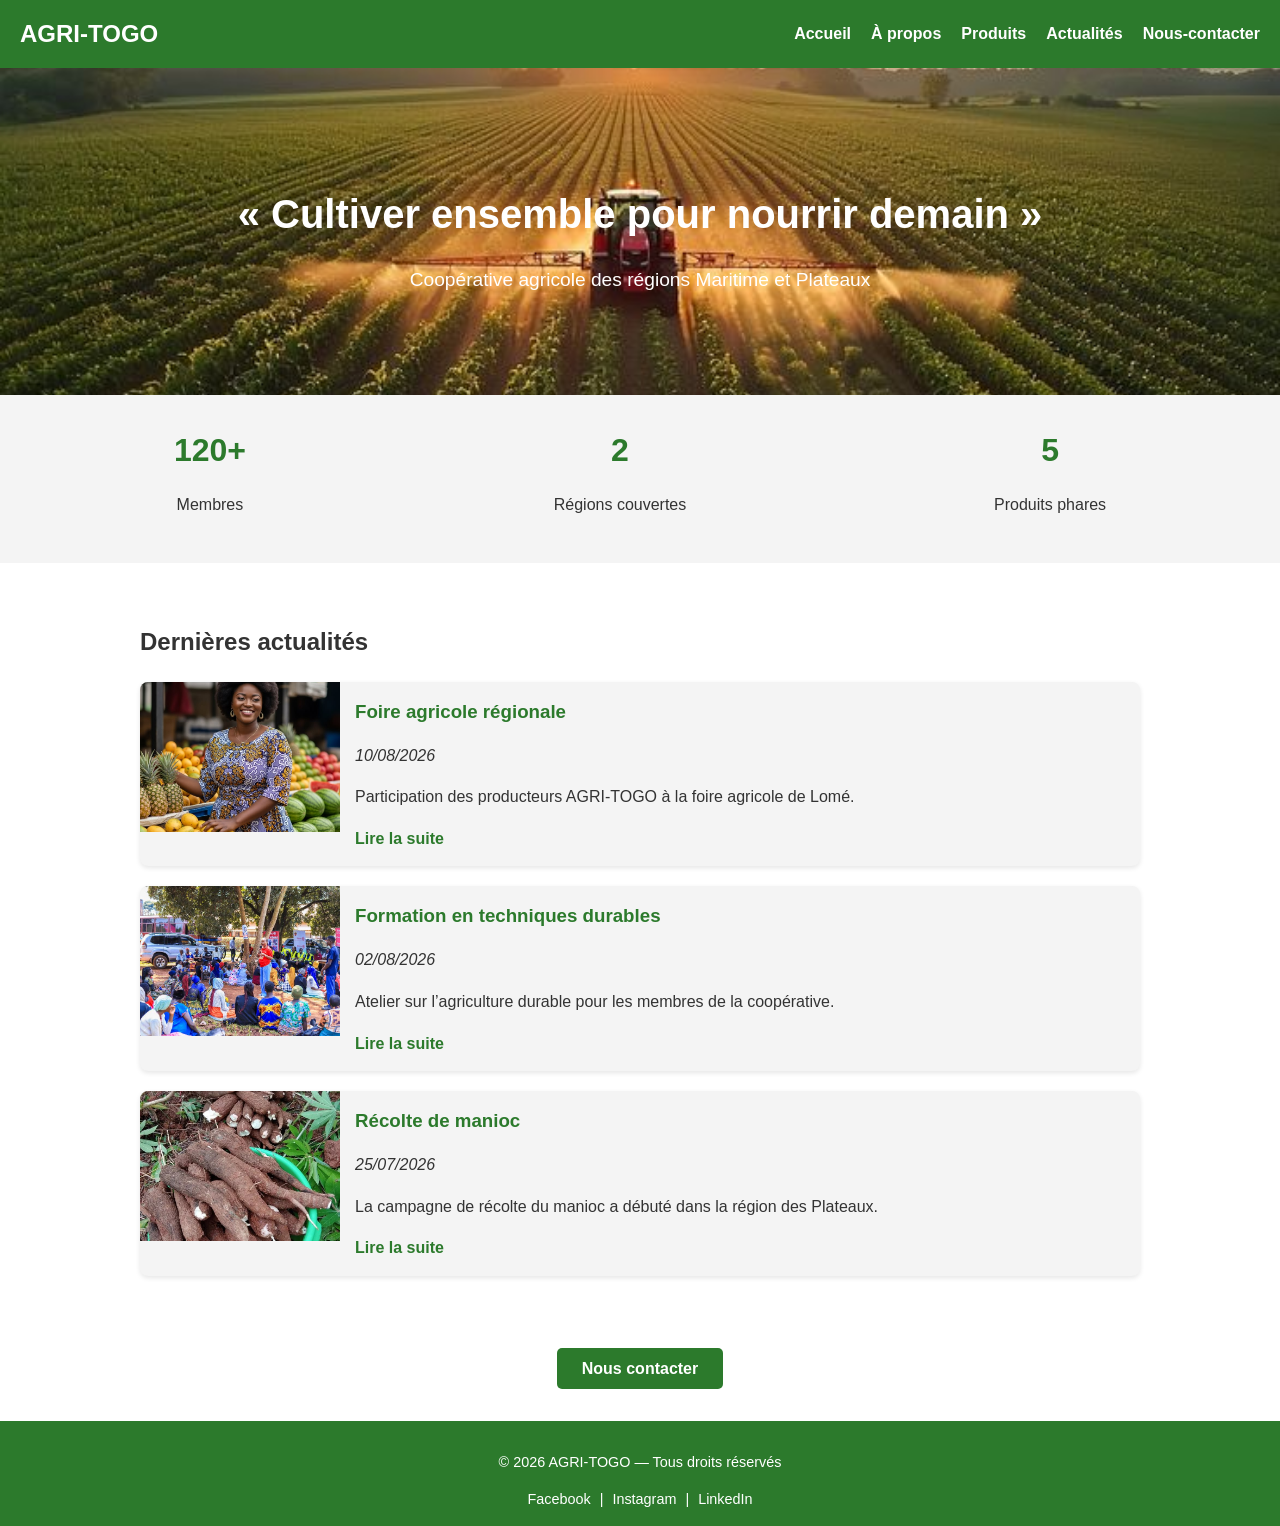
==== index.html @ 7ab2db1a "Collectif commit" ====
<!DOCTYPE html>
<html lang="fr">
<head>
  <meta charset="UTF-8">
  <meta name="viewport" content="width=device-width, initial-scale=1.0">
  <title>AGRI‑TOGO | Accueil</title>
  <link rel="stylesheet" href="style.css">
</head>
<body>

  <!-- Header commun -->
  <header>
    <div class="logo">AGRI‑TOGO</div>
    <nav>
      <ul>
        <li><a href="index.html">Accueil</a></li>
        <li><a href="apropos.html">À propos</a></li>
        <li><a href="produits.html">Produits</a></li>
        <li><a href="actualites.html">Actualités</a></li>
        <li><a href="contact.html">Nous-contacter</a></li>
      </ul>
    </nav>
  </header>

  <!-- Bannière -->
  <section class="banner">
    <h1>« Cultiver ensemble pour nourrir demain »</h1>
    <p>Coopérative agricole des régions Maritime et Plateaux</p>
  </section>

  <!-- Chiffres clés -->
  <section class="stats">
    <div class="stat">
      <h2>120+</h2>
      <p>Membres</p>
    </div>
    <div class="stat">
      <h2>2</h2>
      <p>Régions couvertes</p>
    </div>
    <div class="stat">
      <h2>5</h2>
      <p>Produits phares</p>
    </div>
  </section>

  <!-- Actualités -->
  <section class="news">
    <h2>Dernières actualités</h2>
    <div class="news-list" id="news-list">
      <!-- Injecté par JS -->
    </div>
  </section>

  <!-- Call to Action -->
  <div class="cta">
    <a href="contact.html">Nous contacter</a>
  </div>

  <!-- Footer commun -->
  <footer>
    <p>&copy; 2026 AGRI‑TOGO — Tous droits réservés</p>
    <div class="socials">
      <a href="#">Facebook</a> | <a href="#">Instagram</a> | <a href="#">LinkedIn</a>
    </div>
  </footer>

  <script src="script.js"></script>
</body>
</html>
---- style.css ----
/* --- Styles généraux --- */
body {
  font-family: Arial, sans-serif;
  margin: 0;
  padding: 0;
  line-height: 1.6;
  background-color: #ffffff;
  color: #333;
}

/* --- Header --- */
header {
  background-color: #2c7a2c;
  color: white;
  padding: 15px 20px;
  display: flex;
  justify-content: space-between;
  align-items: center;
}

header .logo {
  font-size: 1.5em;
  font-weight: bold;
}

nav ul {
  list-style: none;
  display: flex;
  gap: 20px;
  margin: 0;
  padding: 0;
}

nav a {
  color: white;
  text-decoration: none;
  font-weight: bold;
}

nav a:hover {
  text-decoration: underline;
}

/* --- Bannière --- */
.banner {
  background: url(images/banniere.jpg) center/cover no-repeat;
  color: white;
  text-align: center;
  padding: 80px 20px;
}

.banner h1 {
  font-size: 2.5em;
  margin-bottom: 10px;
}

.banner p {
  font-size: 1.2em;
}

/* --- Chiffres clés --- */
.stats {
  display: flex;
  justify-content: space-around;
  background: #f4f4f4;
  padding: 30px 20px;
}

.stat {
  text-align: center;
}

.stat h2 {
  color: #2c7a2c;
  margin: 0;
  font-size: 2em;
}

/* --- Actualités --- */
.actus {
  padding: 40px 20px;
}

.actus h2 {
  text-align: center;
  margin-bottom: 20px;
}

.actus-list {
  display: flex;
  flex-wrap: wrap;
  gap: 20px;
  justify-content: center;
}

.actu {
  background: #e9f5e9;
  padding: 15px;
  border-radius: 8px;
  width: 250px;
  box-shadow: 0 2px 5px rgba(0,0,0,0.1);
}

/* --- Bouton contact --- */
.cta {
  text-align: center;
  margin: 40px 0;
}

.cta a {
  background: #2c7a2c;
  color: white;
  padding: 12px 25px;
  text-decoration: none;
  border-radius: 5px;
  font-weight: bold;
  transition: background 0.3s;
}

.cta a:hover {
  background: #1e531e;
}

/* --- Footer --- */
footer {
  background-color: #2c7a2c;
  color: white;
  text-align: center;
  padding: 15px 0;
  font-size: 0.9em;
}

footer .socials a {
  color: white;
  margin: 0 5px;
  text-decoration: none;
}

footer .socials a:hover {
  text-decoration: underline;
}

/* --- Responsive --- */
@media (max-width: 768px) {
  nav ul {
    flex-direction: column;
    gap: 10px;
  }

  .stats {
    flex-direction: column;
    align-items: center;
  }

  .actus-list {
    flex-direction: column;
    align-items: center;
  }.about {
  padding: 40px 20px;
  max-width: 900px;
  margin: auto;
}

.about h1 {
  text-align: center;
  margin-bottom: 30px;
  color: #2c7a2c;
}

.about-block {
  margin-bottom: 30px;
}

.about-block h2 {
  color: #2c7a2c;
  margin-bottom: 10px;
}

.about-block ul {
  list-style: disc;
  padding-left: 20px;
}

}

.products {
  padding: 40px 20px;
  max-width: 1000px;
  margin: auto;
}

.filters {
  text-align: center;
  margin-bottom: 20px;
}

.filters button {
  background: #2c7a2c;
  color: white;
  border: none;
  padding: 10px 15px;
  margin: 5px;
  border-radius: 5px;
  cursor: pointer;
}

.filters button:hover {
  background: #1e531e;
}

.gallery {
  display: flex;
  flex-wrap: wrap;
  gap: 20px;
  justify-content: center;
}

.product-card {
  background: #f4f4f4;
  border-radius: 8px;
  padding: 15px;
  width: 220px;
  text-align: center;
  box-shadow: 0 2px 5px rgba(0,0,0,0.1);
}

.product-card img {
  width: 100%;
  height: 150px;
  object-fit: cover;
  border-radius: 5px;
}
.news {
  padding: 40px 20px;
  max-width: 1000px;
  margin: auto;
}

.news h1 {
  text-align: center;
  margin-bottom: 30px;
  color: #2c7a2c;
}

.news-list {
  display: flex;
  flex-direction: column;
  gap: 20px;
}

.news-card {
  display: flex;
  background: #f4f4f4;
  border-radius: 8px;
  overflow: hidden;
  box-shadow: 0 2px 5px rgba(0,0,0,0.1);
}

.news-card img {
  width: 200px;
  height: 150px;
  object-fit: cover;
}

.news-content {
  padding: 15px;
}

.news-content h3 {
  margin: 0 0 10px;
  color: #2c7a2c;
}

.news-content a {
  color: #2c7a2c;
  text-decoration: none;
  font-weight: bold;
}

.news-content a:hover {
  text-decoration: underline;
}
.contact {
  padding: 40px 20px;
  max-width: 1000px;
  margin: auto;
}

.contact-container {
  display: flex;
  flex-wrap: wrap;
  gap: 30px;
}

form {
  flex: 1;
  min-width: 300px;
  display: flex;
  flex-direction: column;
}

form label {
  margin-top: 10px;
  font-weight: bold;
}

form input, form textarea {
  padding: 10px;
  margin-top: 5px;
  border: 1px solid #ccc;
  border-radius: 5px;
}

form button {
  margin-top: 15px;
  background: #2c7a2c;
  color: white;
  border: none;
  padding: 12px;
  border-radius: 5px;
  cursor: pointer;
}

form button:hover {
  background: #1e531e;
}

.infos {
  flex: 1;
  min-width: 300px;
}
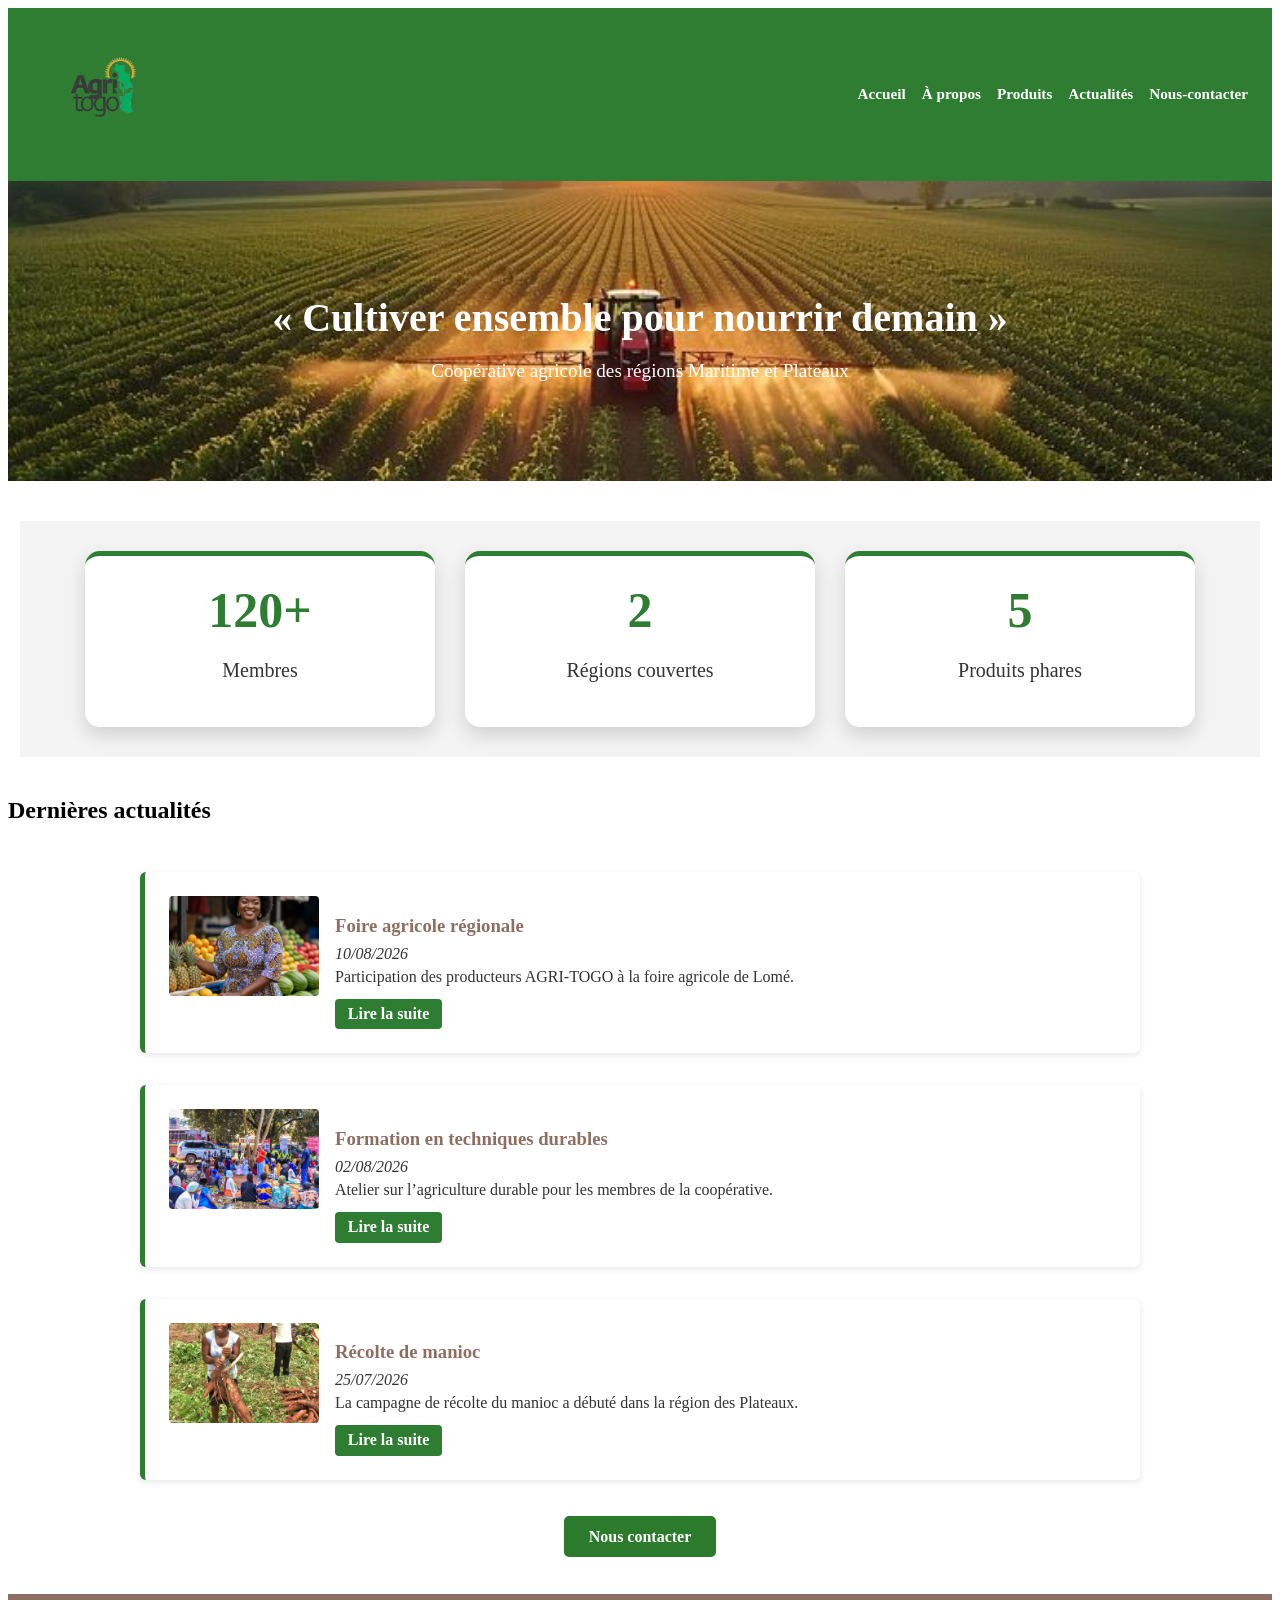
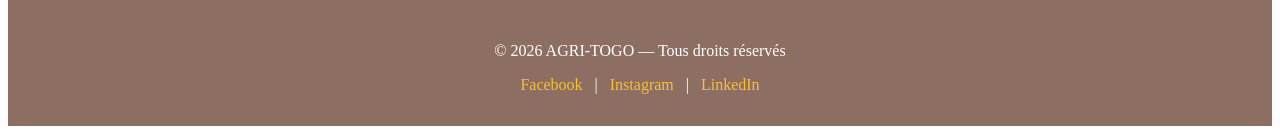
==== commit b1b2446c: "brief_collecif commit" ====
--- a/index.html
+++ b/index.html
@@ -4,13 +4,15 @@
   <meta charset="UTF-8">
   <meta name="viewport" content="width=device-width, initial-scale=1.0">
   <title>AGRI‑TOGO | Accueil</title>
-  <link rel="stylesheet" href="style.css">
+  <link rel="stylesheet" href="actualites.css">
 </head>
 <body>
 
   <!-- Header commun -->
   <header>
-    <div class="logo">AGRI‑TOGO</div>
+     <div class="logo">
+      <img src="images/Logo_agritogo.png" alt="notre logo" width="30%">
+    </div>
     <nav>
       <ul>
         <li><a href="index.html">Accueil</a></li>
@@ -20,6 +22,7 @@
         <li><a href="contact.html">Nous-contacter</a></li>
       </ul>
     </nav>
+    <button class="hamburger">&#9776;</button>
   </header>
 
   <!-- Bannière -->
@@ -65,6 +68,6 @@
     </div>
   </footer>
 
-  <script src="script.js"></script>
+  <script src="script g.js"></script>
 </body>
 </html>
--- a/actualites.css
+++ b/actualites.css
@@ -0,0 +1,322 @@
+/* Variables globales */
+:root {
+  --primary-color: #2e7d32;   /* Vert agricole */
+  --secondary-color: #8d6e63; /* Brun terre */
+  --accent-color: #fbc02d;    /* Jaune soleil */
+  --text-color: #333;
+  --bg-light: #f9f9f9;/* --- Styles généraux --- */
+}
+
+/* --- Bannière --- */
+.banner {
+  background: url(images/banniere.jpg) center/cover no-repeat;
+  color: white;
+  text-align: center;
+  padding: 80px 20px;
+}
+
+.banner h1 {
+  font-size: 2.5em;
+  margin-bottom: 10px;
+}
+
+.banner p {
+  font-size: 1.2em;
+}
+
+/* --- Chiffres clés --- */
+.stats {
+  display: flex;
+  justify-content: space-around;
+  background: #f4f4f4;
+  padding: 30px 20px;
+}
+
+.stat {
+  text-align: center;
+}
+
+.stat h2 {
+  color: #2c7a2c;
+  margin: 0;
+  font-size: 2em;
+}
+
+header {
+  background: var(--primary-color);
+  color: white;
+  display: flex;
+  justify-content: space-between;
+  align-items: center;
+  padding: 0.8rem 1.5rem;
+  position: relative;
+}
+
+.logo {
+  font-weight: bold;
+  font-size: 1.3rem;
+}
+
+.hamburger {
+  display: none;
+  font-size: 2rem;
+  background: none;
+  border: none;
+  color: white;
+  cursor: pointer;
+}
+
+nav ul {
+  list-style: none;
+  display: flex;
+  gap: 1rem;
+  margin: 0;
+  padding: 0;
+}
+
+nav a {
+  color: white;
+  text-decoration: none;
+  font-weight: bold; /* nav en bold */
+  font-size: 0.95rem;
+}
+
+nav a:hover {
+  color: var(--accent-color);
+}
+
+/* Responsive */
+@media (max-width: 768px) {
+  .hamburger {
+    display: block;
+  }
+
+  nav ul {
+    flex-direction: column;
+    background: var(--primary-color);
+    position: absolute;
+    top: 60px;
+    right: -220px; /* caché hors écran */
+    width: 200px;
+    padding: 1rem;
+    border-radius: 0 0 6px 6px;
+    transition: right 0.3s ease-in-out;
+  }
+
+  nav ul.show {
+    right: 0; /* glisse vers l’écran */
+  }
+
+  nav ul li {
+    margin: 1rem 0;
+  }
+}
+
+
+header nav a:hover {
+  color: var(--accent-color);
+}
+
+#news-list {
+  max-width: 1000px;
+  margin: 3rem auto;
+  padding: 0 2rem;
+  display: flex;
+  flex-direction: column;
+  gap: 2rem;
+}
+
+/* Style des cartes d’actualités */
+.news-card {
+  background: white;
+  border-left: 5px solid var(--primary-color); /* comme les blocs À propos */
+  padding: 1.5rem;
+  border-radius: 6px;
+  box-shadow: 0 2px 6px rgba(0,0,0,0.1);
+  display: flex;
+  gap: 1rem;
+  align-items: flex-start;
+}
+
+.news-card img {
+  width: 150px;
+  height: 100px;
+  object-fit: cover;
+  border-radius: 4px;
+}
+
+.news-content {
+  flex: 1;
+}
+
+.news-content h3 {
+  color: var(--secondary-color);
+  margin-bottom: 0.5rem;
+}
+
+.news-content p {
+  margin: 0.3rem 0;
+  color: var(--text-color);
+}
+
+.news-content a {
+  display: inline-block;
+  margin-top: 0.5rem;
+  background: var(--primary-color);
+  color: white;
+  padding: 0.4rem 0.8rem;
+  border-radius: 4px;
+  text-decoration: none;
+  font-weight: bold;
+  transition: background 0.3s ease;
+}
+
+.news-content a:hover {
+  background: var(--accent-color);
+  color: #333;
+}
+
+/* Responsive */
+@media (max-width: 768px) {
+  .news-card {
+    flex-direction: column;
+    align-items: center;
+    text-align: center;
+  }
+
+  .news-card img {
+    width: 100%;
+    height: auto;
+  }
+}
+
+
+/* Footer */
+footer {
+  background: var(--secondary-color);
+  color: white;
+  text-align: center;
+  padding: 2rem;
+  margin-top: 3rem;
+}
+
+footer .socials a {
+  color: var(--accent-color);
+  text-decoration: none;
+  margin: 0 0.5rem;
+}
+
+footer .socials a:hover {
+  text-decoration: underline;
+}
+/* --- Bouton contact --- */
+.cta {
+  text-align: center;
+  margin: 40px 0;
+}
+
+.cta a {
+  background: #2c7a2c;
+  color: white;
+  padding: 12px 25px;
+  text-decoration: none;
+  border-radius: 5px;
+  font-weight: bold;
+  transition: background 0.3s;
+}
+
+.cta a:hover {
+  background: #1e531e;
+}
+/* Conteneur des statistiques */
+.stats {
+  display: flex;
+  flex-direction: row;
+  /* Alignement horizontal */
+  justify-content: center;
+  align-items: stretch;
+  gap: 30px;
+  max-width: 1200px;
+  margin: 40px auto;
+  flex-wrap: nowrap;
+  /* Empêche le retour à la ligne */
+}
+
+.stat {
+  flex: 1;
+  max-width: 300px;
+  min-width: 250px;
+  background: #fff;
+  padding: 25px;
+  border-radius: 15px;
+  text-align: center;
+  border-top: 5px solid #2E7D32;
+  box-shadow: 0 8px 20px rgba(0, 0, 0, .15);
+}
+
+.stat h2 {
+  font-size: 50px;
+  color: #2E7D32;
+}
+
+.stat p {
+  font-size: 20px;
+  color: #333;
+}
+
+.stat:hover {
+  transform: translateY(-10px);
+  box-shadow: 0 15px 30px rgba(0, 0, 0, .25);
+}
+
+/* --- Menu hamburger --- */
+.hamburger {
+  display: none;
+  font-size: 2rem;
+  background: none;
+  border: none;
+  color: white;
+  cursor: pointer;
+}
+
+/* Responsive menu */
+@media (max-width: 768px) {
+  .hamburger {
+    display: block;
+  }
+
+  nav ul {
+    flex-direction: column;
+    background: var(--primary-color);
+    position: absolute;
+    top: 60px;
+    right: -220px; /* caché hors écran */
+    width: 220px;
+    padding: 1rem;
+    border-radius: 0 0 6px 6px;
+    transition: right 0.3s ease-in-out;
+  }
+
+  nav ul.show {
+    right: 0; /* glisse vers l’écran */
+  }
+
+  nav ul li {
+    margin: 1rem 0;
+  }
+}
+
+/* Responsive stats */
+@media (max-width: 768px) {
+  .stats {
+    flex-direction: column;
+    gap: 20px;
+  }
+
+  .stat {
+    max-width: 100%;
+    width: 90%;
+    margin: 0 auto;
+  }
+}
+
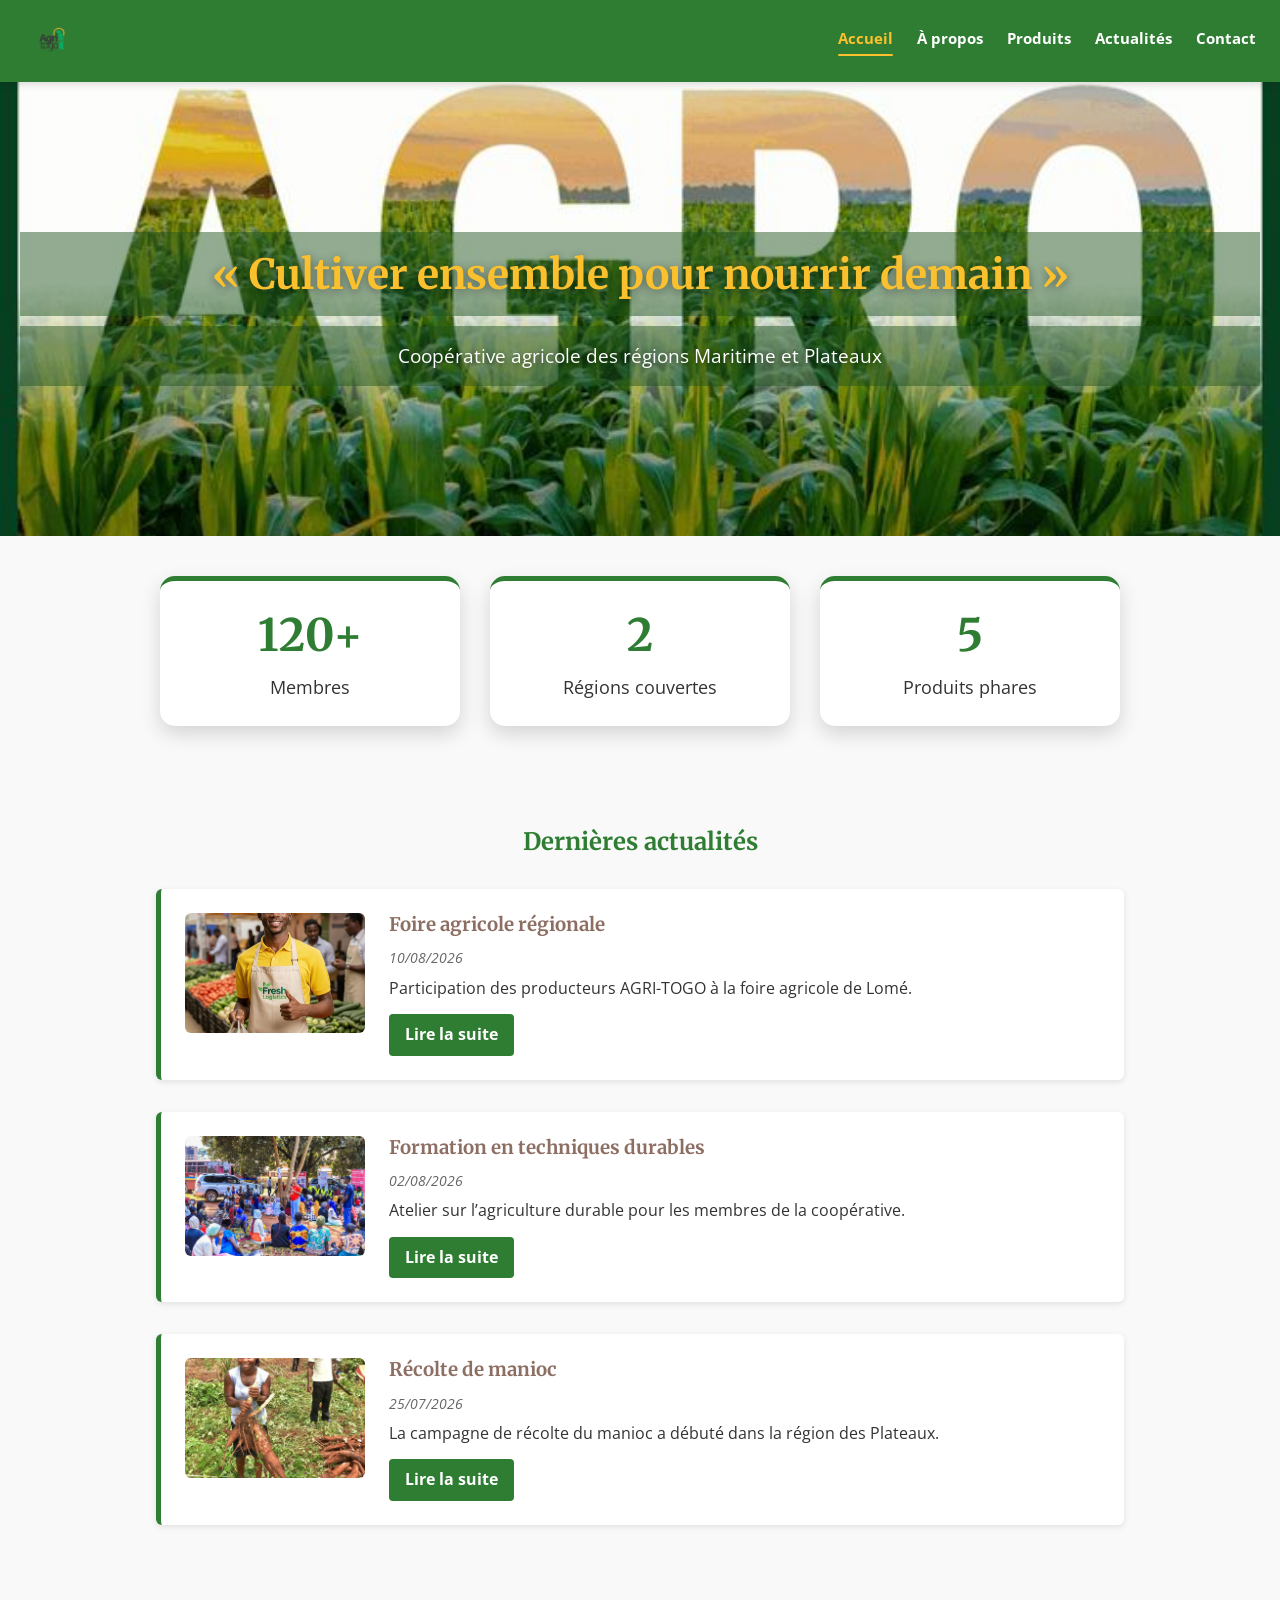
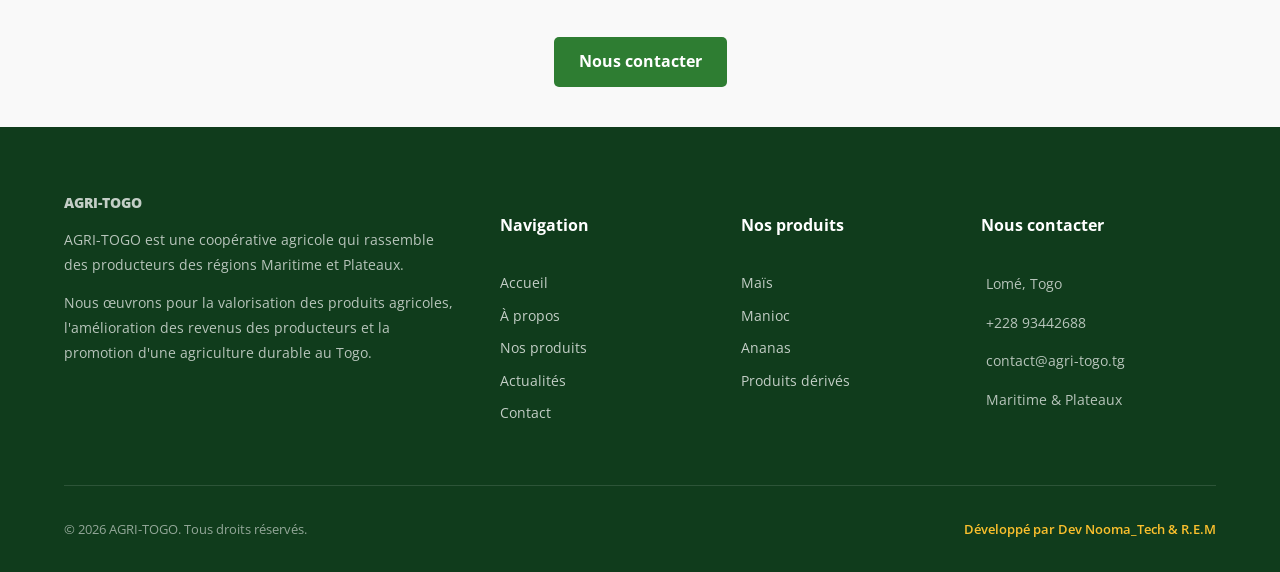
==== commit 9bd3a9bd: "brief terminé" ====
--- a/index.html
+++ b/index.html
@@ -2,72 +2,191 @@
 <html lang="fr">
 <head>
   <meta charset="UTF-8">
-  <meta name="viewport" content="width=device-width, initial-scale=1.0">
-  <title>AGRI‑TOGO | Accueil</title>
-  <link rel="stylesheet" href="actualites.css">
+  <meta name="viewport" content="width=device-width, initial-scale=1.  <meta name="description" content="AGRI-TOGO, coopérative agricole des régions Maritime et Plateaux au Togo : produits locaux de qualité, actualités et accompagnement des producteurs.">
+  <meta name="theme-color" content="#2e7d32">
+  <title>AGRI-TOGO | Accueil</title>
+  <link rel="icon" type="image/png" href="images/Logo_agritogo.png">
+  <link rel="preconnect" href="https://fonts.googleapis.com">
+  <link rel="preconnect" href="https://fonts.gstatic.com" crossorigin>
+  <link href="https://fonts.googleapis.com/css2?family=Merriweather:wght@400;700&family=Open+Sans:wght@400;600;700&display=swap" rel="stylesheet">
+  <link rel="stylesheet" href="style.css">
 </head>
 <body>
 
+  <a class="skip-link" href="#contenu">Aller au contenu</a>
+
   <!-- Header commun -->
   <header>
-     <div class="logo">
-      <img src="images/Logo_agritogo.png" alt="notre logo" width="30%">
-    </div>
-    <nav>
-      <ul>
-        <li><a href="index.html">Accueil</a></li>
+    <a class="logo" href="index.html" aria-label="AGRI-TOGO — Retour à l'accueil">
+      <img src="images/Logo_agritogo.png" alt="Logo AGRI-TOGO">
+    </a>
+    <nav aria-label="Navigation principale">
+      <ul id="nav-menu">
+        <li><a href="index.html" aria-current="page">Accueil</a></li>
         <li><a href="apropos.html">À propos</a></li>
         <li><a href="produits.html">Produits</a></li>
         <li><a href="actualites.html">Actualités</a></li>
-        <li><a href="contact.html">Nous-contacter</a></li>
+        <li><a href="contact.html">Contact</a></li>
       </ul>
     </nav>
-    <button class="hamburger">&#9776;</button>
+    <button class="hamburger" aria-label="Ouvrir le menu" aria-expanded="false" aria-controls="nav-menu">&#9776;</button>
   </header>
 
-  <!-- Bannière -->
-  <section class="banner">
-    <h1>« Cultiver ensemble pour nourrir demain »</h1>
-    <p>Coopérative agricole des régions Maritime et Plateaux</p>
-  </section>
+  <main id="contenu">
+    <!-- Bannière -->
+    <section class="banner">
+      <h1>« Cultiver ensemble pour nourrir demain »</h1>
+      <p>Coopérative agricole des régions Maritime et Plateaux</p>
+    </section>
 
-  <!-- Chiffres clés -->
-  <section class="stats">
-    <div class="stat">
-      <h2>120+</h2>
-      <p>Membres</p>
+    <!-- Chiffres clés -->
+    <section class="stats">
+      <div class="stat">
+        <h2>120+</h2>
+        <p>Membres</p>
+      </div>
+      <div class="stat">
+        <h2>2</h2>
+        <p>Régions couvertes</p>
+      </div>
+      <div class="stat">
+        <h2>5</h2>
+        <p>Produits phares</p>
+      </div>
+    </section>
+
+    <!-- Dernières actualités -->
+    <section class="news">
+      <h2>Dernières actualités</h2>
+      <div class="news-list" id="news-list">
+        <!-- Injecté par script.js -->
+      </div>
+    </section>
+
+    <!-- Appel à l'action -->
+    <div class="cta">
+      <a href="contact.html">Nous contacter</a>
     </div>
-    <div class="stat">
-      <h2>2</h2>
-      <p>Régions couvertes</p>
-    </div>
-    <div class="stat">
-      <h2>5</h2>
-      <p>Produits phares</p>
-    </div>
-  </section>
-
-  <!-- Actualités -->
-  <section class="news">
-    <h2>Dernières actualités</h2>
-    <div class="news-list" id="news-list">
-      <!-- Injecté par JS -->
-    </div>
-  </section>
-
-  <!-- Call to Action -->
-  <div class="cta">
-    <a href="contact.html">Nous contacter</a>
-  </div>
+  </main>
 
   <!-- Footer commun -->
-  <footer>
-    <p>&copy; 2026 AGRI‑TOGO — Tous droits réservés</p>
-    <div class="socials">
-      <a href="#">Facebook</a> | <a href="#">Instagram</a> | <a href="#">LinkedIn</a>
-    </div>
-  </footer>
+  
+  <!-- =====================================================
+     FOOTER
+===================================================== -->
 
-  <script src="script g.js"></script>
+    <footer>
+
+        <div class="footer-top">
+
+
+            <div class="footer-col footer-about">
+
+                <a href="index.html" class="footer-logo">
+
+                    AGRI<span>-TOGO</span>
+
+                </a>
+
+                <p>
+                    AGRI-TOGO est une coopérative agricole
+                    qui rassemble des producteurs des régions
+                    Maritime et Plateaux.
+                </p>
+
+                <p>
+                    Nous œuvrons pour la valorisation des
+                    produits agricoles, l'amélioration des
+                    revenus des producteurs et la promotion
+                    d'une agriculture durable au Togo.
+                </p>
+
+            </div>
+
+
+
+            <div class="footer-col">
+
+                <h4>Navigation</h4>
+
+                <a href="index.html">Accueil</a>
+
+                <a href="apropos.html">À propos</a>
+
+                <a href="produits.html">Nos produits</a>
+
+                <a href="actualites.html">Actualités</a>
+
+                <a href="contact.html">Contact</a>
+
+            </div>
+
+
+
+            <div class="footer-col">
+
+                <h4>Nos produits</h4>
+
+                <a href="produits.html">Maïs</a>
+
+                <a href="produits.html">Manioc</a>
+
+                <a href="produits.html">Ananas</a>
+
+                <a href="produits.html">
+                    Produits dérivés
+                </a>
+
+            </div>
+
+
+
+            <div class="footer-col">
+
+                <h4>Nous contacter</h4>
+
+                <p>
+                    <i class="fa-solid fa-location-dot"></i>
+                    Lomé, Togo
+                </p>
+
+                <p>
+                    <i class="fa-solid fa-phone"></i>
+                    +228 93442688
+                </p>
+
+                <p>
+                    <i class="fa-solid fa-envelope"></i>
+                    contact@agri-togo.tg
+                </p>
+
+                <p>
+                    <i class="fa-solid fa-leaf"></i>
+                    Maritime & Plateaux
+                </p>
+
+            </div>
+
+        </div>
+
+
+
+        <div class="footer-bottom">
+
+            <p>
+                &copy; 2026 AGRI-TOGO.
+                Tous droits réservés.
+            </p>
+
+            <p class="design">
+                Développé par Dev Nooma_Tech & R.E.M
+            </p>
+
+        </div>
+
+    </footer>
+
+  <script src="script.js"></script>
+  <script src="Menu.js"></script>
 </body>
 </html>
--- a/style.css
+++ b/style.css
@@ -0,0 +1,994 @@
+/* =============================================
+   AGRI-TOGO — Feuille de style unique du site
+   Palette d'origine conservée (vert / brun / jaune)
+   ============================================= */
+
+/* ---------- Variables globales ---------- */
+:root {
+  --primary-color: #2e7d32;   /* Vert agricole */
+  --primary-dark: #1e531e;    /* Vert foncé (hover) */
+  --secondary-color: #8d6e63; /* Brun terre */
+  --accent-color: #fbc02d;    /* Jaune soleil */
+  --text-color: #333;
+  --bg-light: #f9f9f9;
+  --bg-card: #f4f4f4;
+}
+
+/* ---------- Base ---------- */
+* {
+  box-sizing: border-box;
+}
+
+html {
+  scroll-behavior: smooth;
+}
+
+body {
+  margin: 0;
+  padding: 0;
+  font-family: 'Open Sans', Arial, sans-serif;
+  line-height: 1.6;
+  color: var(--text-color);
+  background-color: var(--bg-light);
+}
+
+h1, h2, h3 {
+  font-family: 'Merriweather', serif;
+  line-height: 1.3;
+}
+
+a {
+  color: inherit;
+}
+
+img {
+  max-width: 100%;
+}
+
+/* Lien d'évitement (accessibilité) */
+.skip-link {
+  position: absolute;
+  left: -9999px;
+  top: 0;
+  background: var(--accent-color);
+  color: #333;
+  padding: 0.6rem 1rem;
+  border-radius: 0 0 6px 0;
+  font-weight: bold;
+  z-index: 200;
+}
+
+.skip-link:focus {
+  left: 0;
+}
+
+/* =============================================
+   HEADER / NAVIGATION
+   ============================================= */
+header {
+  background: var(--primary-color);
+  color: white;
+  display: flex;
+  justify-content: space-between;
+  align-items: center;
+  padding: 0.8rem 1.5rem;
+  position: sticky;
+  top: 0;
+  z-index: 100;
+  box-shadow: 0 2px 8px rgba(0, 0, 0, 0.15);
+}
+
+.logo {
+  display: flex;
+  align-items: center;
+  flex-shrink: 0;
+}
+
+.logo img {
+  height: 56px;
+  width: auto;
+  display: block;
+}
+
+nav ul {
+  list-style: none;
+  display: flex;
+  gap: 1.5rem;
+  margin: 0;
+  padding: 0;
+}
+
+nav a {
+  color: white;
+  text-decoration: none;
+  font-weight: bold;
+  font-size: 0.95rem;
+  padding: 0.25rem 0;
+}
+
+nav a:hover,
+nav a:focus-visible {
+  color: var(--accent-color);
+}
+
+nav a:focus-visible {
+  outline: 2px solid var(--accent-color);
+  outline-offset: 3px;
+}
+
+/* Lien de la page courante */
+nav a[aria-current="page"] {
+  color: var(--accent-color);
+}
+
+nav a[aria-current="page"]::after {
+  content: "";
+  display: block;
+  height: 2px;
+  margin-top: 2px;
+  border-radius: 2px;
+  background: var(--accent-color);
+}
+
+/* Bouton hamburger (mobile) */
+.hamburger {
+  display: none;
+  font-size: 2rem;
+  background: none;
+  border: none;
+  color: white;
+  cursor: pointer;
+  line-height: 1;
+  padding: 0.25rem 0.5rem;
+}
+
+.hamburger:focus-visible {
+  outline: 2px solid var(--accent-color);
+  outline-offset: 2px;
+}
+
+/* =============================================
+   BANNIÈRE (accueil)
+   ============================================= */
+.banner {
+  background: url(images/bani2.jpeg) center/cover no-repeat;
+  color: white;
+  text-align: center;
+  padding: 150px 20px;
+  background-image: -webkit-radial-gradient(padding);
+}
+.banner p{
+  background-color: #1e3e1e81;
+}
+.banner h1,
+.banner p {
+    background-color: #1e531e7a;
+    margin: 0;
+    padding: 15px;
+}
+.banner h1{
+  color: #fbc02d;
+}
+
+.home-hero {
+
+  position: relative;
+
+  width: 100%;
+
+  height: 1000px;
+
+  overflow: hidden;
+
+
+  
+}
+
+
+/* Image */
+
+.home-hero .hero-image {
+
+  position: absolute;
+
+  inset: 0;
+}
+
+.home-hero .hero-image img {
+
+  width: 100%;
+
+  height: 100%;
+
+  object-fit: cover;
+
+  animation: heroZoom 12s ease-out forwards;
+}
+.banner h1 {
+  font-size: 2.6em;
+  margin-bottom: 10px;
+  text-shadow: 0 2px 10px rgba(0, 0, 0, 0.45);
+}
+
+.banner p {
+  font-size: 1.2em;
+  text-shadow: 0 1px 6px rgba(0, 0, 0, 0.45);
+}
+
+/* =============================================
+   CHIFFRES CLÉS
+   ============================================= */
+.stats {
+  display: flex;
+  flex-wrap: wrap;
+  justify-content: center;
+  align-items: stretch;
+  gap: 30px;
+  max-width: 1200px;
+  margin: 40px auto;
+  padding: 0 20px;
+}
+
+.stat {
+  flex: 1;
+  max-width: 300px;
+  min-width: 250px;
+  background: #fff;
+  padding: 25px;
+  border-radius: 15px;
+  text-align: center;
+  border-top: 5px solid var(--primary-color);
+  box-shadow: 0 8px 20px rgba(0, 0, 0, 0.15);
+  transition: transform 0.3s ease, box-shadow 0.3s ease;
+}
+
+.stat:hover {
+  transform: translateY(-10px);
+  box-shadow: 0 15px 30px rgba(0, 0, 0, 0.25);
+}
+
+.stat h2 {
+  font-size: 2.8em;
+  color: var(--primary-color);
+  margin: 0;
+}
+
+.stat p {
+  font-size: 1.1em;
+  color: var(--text-color);
+  margin: 0.5rem 0 0;
+}
+
+/* =============================================
+   ACTUALITÉS (accueil + page complète)
+   ============================================= */
+.news {
+  padding: 40px 20px;
+  max-width: 1100px;
+  margin: auto;
+}
+
+.news h1,
+.news h2 {
+  text-align: center;
+  margin-bottom: 30px;
+  color: var(--primary-color);
+}
+
+#news-list,
+.news-list {
+  display: flex;
+  flex-direction: column;
+  gap: 2rem;
+  max-width: 1000px;
+  margin: 2rem auto;
+  padding: 0 1rem;
+}
+
+.news-card {
+  background: white;
+  border-left: 5px solid var(--primary-color);
+  padding: 1.5rem;
+  border-radius: 6px;
+  box-shadow: 0 2px 6px rgba(0, 0, 0, 0.1);
+  display: flex;
+  gap: 1.5rem;
+  align-items: flex-start;
+  transition: transform 0.3s ease, box-shadow 0.3s ease;
+}
+
+.news-card:hover {
+  transform: translateY(-4px);
+  box-shadow: 0 8px 20px rgba(0, 0, 0, 0.15);
+}
+
+.news-card img {
+  width: 180px;
+  height: 120px;
+  object-fit: cover;
+  border-radius: 6px;
+  flex-shrink: 0;
+}
+
+.news-content {
+  flex: 1;
+}
+
+.news-content h3 {
+  color: var(--secondary-color);
+  margin: 0 0 0.5rem;
+}
+
+.news-content p {
+  margin: 0.3rem 0;
+  color: var(--text-color);
+}
+
+.news-content em {
+  color: #666;
+  font-size: 0.85rem;
+}
+
+.news-content a {
+  display: inline-block;
+  margin-top: 0.5rem;
+  background: var(--primary-color);
+  color: white;
+  padding: 0.5rem 1rem;
+  border-radius: 4px;
+  text-decoration: none;
+  font-weight: bold;
+  transition: background 0.3s ease;
+}
+
+.news-content a:hover {
+  background: var(--accent-color);
+  color: #333;
+}
+
+/* =============================================
+   À PROPOS
+   ============================================= */
+.about {
+  padding: 40px 20px;
+  max-width: 900px;
+  margin: auto;
+}
+
+.about h1 {
+  text-align: center;
+  margin-bottom: 2rem;
+  color: var(--primary-color);
+}
+
+.about-block {
+  background: white;
+  border-left: 5px solid var(--primary-color);
+  padding: 1.5rem;
+  margin-bottom: 2rem;
+  border-radius: 6px;
+  box-shadow: 0 2px 6px rgba(0, 0, 0, 0.1);
+}
+
+.about-block h2 {
+  color: var(--secondary-color);
+  margin-bottom: 1rem;
+}
+
+.about-block ul {
+  list-style: disc;
+  padding-left: 1.5rem;
+}
+
+/* =============================================
+   PRODUITS
+   ============================================= */
+.products {
+  padding: 40px 20px;
+  max-width: 1100px;
+  margin: auto;
+}
+
+.products h1 {
+  text-align: center;
+  margin-bottom: 2rem;
+  color: var(--primary-color);
+}
+
+.filters {
+  display: flex;
+  flex-wrap: wrap;
+  justify-content: center;
+  gap: 10px;
+  margin-bottom: 30px;
+}
+
+.filters button {
+  background: var(--primary-color);
+  color: white;
+  border: none;
+  padding: 10px 16px;
+  border-radius: 5px;
+  cursor: pointer;
+  font-weight: bold;
+  font-family: inherit;
+  font-size: 0.95rem;
+  transition: background 0.3s ease;
+}
+
+.filters button:hover,
+.filters button.active {
+  background: var(--primary-dark);
+}
+
+.filters button:focus-visible {
+  outline: 2px solid var(--accent-color);
+  outline-offset: 2px;
+}
+
+.gallery {
+  display: grid;
+  grid-template-columns: repeat(auto-fill, minmax(220px, 1fr));
+  gap: 20px;
+}
+
+.product-card {
+  background: var(--bg-card);
+  border-radius: 8px;
+  padding: 15px;
+  text-align: center;
+  box-shadow: 0 2px 5px rgba(0, 0, 0, 0.1);
+  display: flex;
+  flex-direction: column;
+  transition: transform 0.3s ease, box-shadow 0.3s ease;
+}
+
+.product-card:hover {
+  transform: translateY(-5px);
+  box-shadow: 0 8px 20px rgba(0, 0, 0, 0.15);
+}
+
+.product-card img {
+  width: 100%;
+  height: 150px;
+  object-fit: cover;
+  border-radius: 5px;
+}
+
+.product-card h3 {
+  margin: 0.8rem 0 0.3rem;
+  color: var(--text-color);
+}
+
+.product-card p {
+  margin: 0;
+  font-size: 0.9rem;
+  flex-grow: 1;
+}
+
+/* =============================================
+   CONTACT
+   ============================================= */
+.contact {
+  padding: 40px 20px;
+  max-width: 1000px;
+  margin: auto;
+}
+
+.contact h1 {
+  text-align: center;
+  margin-bottom: 2rem;
+  color: var(--primary-color);
+}
+
+.contact-container {
+  display: flex;
+  flex-wrap: wrap;
+  gap: 30px;
+}
+
+form {
+  flex: 1;
+  min-width: 300px;
+  display: flex;
+  flex-direction: column;
+}
+
+form label {
+  margin-top: 1rem;
+  font-weight: bold;
+}
+
+form label:first-of-type {
+  margin-top: 0;
+}
+
+form input,
+form textarea {
+  padding: 10px;
+  margin-top: 5px;
+  border: 1px solid #ccc;
+  border-radius: 5px;
+  font-family: inherit;
+  font-size: 1rem;
+}
+
+form input:focus,
+form textarea:focus {
+  outline: 2px solid var(--primary-color);
+  outline-offset: 1px;
+}
+
+form button {
+  margin-top: 1.5rem;
+  background: var(--primary-color);
+  color: white;
+  border: none;
+  padding: 12px;
+  border-radius: 5px;
+  cursor: pointer;
+  font-weight: bold;
+  font-family: inherit;
+  font-size: 1rem;
+  transition: background 0.3s ease;
+}
+
+form button:hover {
+  background: var(--primary-dark);
+}
+
+form button:focus-visible {
+  outline: 2px solid var(--accent-color);
+  outline-offset: 2px;
+}
+
+/* Message de confirmation / erreur du formulaire */
+.form-message {
+  display: none;
+  margin-top: 1rem;
+  padding: 12px 15px;
+  border-radius: 6px;
+  font-weight: bold;
+}
+
+.form-message.success {
+  display: block;
+  background: #e8f5e9;
+  color: var(--primary-dark);
+  border: 1px solid var(--primary-color);
+}
+
+.form-message.error {
+  display: block;
+  background: #fdecea;
+  color: #b71c1c;
+  border: 1px solid #e57373;
+}
+
+.infos {
+  flex: 1;
+  min-width: 300px;
+}
+
+.infos h2 {
+  color: var(--primary-color);
+  margin-top: 0;
+}
+
+.infos p {
+  margin: 0.5rem 0;
+}
+
+.infos iframe {
+  width: 100%;
+  border: 0;
+  border-radius: 8px;
+  margin-top: 1rem;
+  box-shadow: 0 2px 6px rgba(0, 0, 0, 0.1);
+}
+
+/* =============================================
+   ARTICLES D'ACTUALITÉ
+   ============================================= */
+.article {
+  max-width: 1000px;
+  margin: 40px auto;
+  padding: 30px;
+  background: #fff;
+  border-radius: 15px;
+  box-shadow: 0 8px 20px rgba(0, 0, 0, 0.12);
+}
+
+.article h1 {
+  text-align: center;
+  color: var(--primary-color);
+  font-size: 2.5rem;
+  margin-bottom: 15px;
+}
+
+.article .date {
+  text-align: center;
+  color: #777;
+  font-style: italic;
+  margin-bottom: 25px;
+}
+
+.article img {
+  display: block;
+  width: 100%;
+  max-height: 450px;
+  object-fit: cover;
+  border-radius: 12px;
+  margin: 20px auto 30px;
+}
+
+.article p {
+  color: #444;
+  font-size: 1.1rem;
+  line-height: 1.8;
+  text-align: justify;
+  margin-bottom: 20px;
+}
+
+.article a.back {
+  display: inline-block;
+  background: var(--primary-color);
+  color: white;
+  padding: 12px 25px;
+  border-radius: 8px;
+  text-decoration: none;
+  font-weight: bold;
+  transition: background 0.3s ease;
+}
+
+.article a.back:hover {
+  background: #1b5e20;
+}
+
+.article a.back:focus-visible {
+  outline: 2px solid var(--accent-color);
+  outline-offset: 2px;
+}
+
+/* =============================================
+   APPEL À L'ACTION
+   ============================================= */
+.cta {
+  text-align: center;
+  margin: 40px 0;
+}
+
+.cta a {
+  background: var(--primary-color);
+  color: white;
+  padding: 12px 25px;
+  text-decoration: none;
+  border-radius: 5px;
+  font-weight: bold;
+  display: inline-block;
+  transition: background 0.3s ease;
+}
+
+.cta a:hover {
+  background: var(--primary-dark);
+}
+
+.cta a:focus-visible {
+  outline: 2px solid var(--accent-color);
+  outline-offset: 2px;
+}
+
+/* =========================================================
+   FOOTER
+========================================================= */
+
+footer {
+
+  background: #103c1c;
+
+  color: white;
+}
+
+
+.footer-top {
+
+  width: min(1200px, 90%);
+
+  margin: auto;
+
+  padding: 65px 0 50px;
+
+  display: grid;
+
+  grid-template-columns:
+    2fr 1fr 1fr 1.2fr;
+
+  gap: 45px;
+}
+
+
+/* Logo footer */
+
+.footer-logo {
+
+  display: inline-block;
+
+  margin-bottom: 20px;
+
+  color: white;
+
+  font-size: 1.55rem;
+
+  font-weight: 900;
+}
+
+.footer-logo span {
+  color: var(--yellow);
+}
+
+
+/* Texte */
+
+.footer-col h4 {
+
+  position: relative;
+
+  color: var(--yellow);
+
+  font-size: 1rem;
+
+  margin-bottom: 22px;
+
+  padding-bottom: 12px;
+}
+
+.footer-col h4::after {
+
+  content: "";
+
+  position: absolute;
+
+  left: 0;
+
+  bottom: 0;
+
+  width: 30px;
+
+  height: 2px;
+
+  background: var(--yellow);
+}
+
+.footer-col p {
+
+  color: rgba(255, 255, 255, .7);
+
+  font-size: .86rem;
+
+  line-height: 1.8;
+
+  margin-bottom: 8px;
+}
+
+
+/* Liens */
+
+.footer-col a {
+
+  display: block;
+
+  width: fit-content;
+
+  color: rgba(255, 255, 255, .75);
+
+  font-size: .88rem;
+
+  margin-bottom: 10px;
+
+  transition: var(--transition);
+  text-decoration: none;
+}
+
+.footer-col a:hover {
+
+  color:#fbc02d;
+  text-decoration: none;
+  transform: translateX(5px);
+}
+
+
+/* Icônes contact */
+
+.footer-col p i {
+
+  width: 20px;
+
+  margin-right: 5px;
+
+  color: var(--yellow);
+}
+
+
+/* Bottom */
+
+.footer-bottom {
+
+  width: min(1200px, 90%);
+
+  margin: auto;
+
+  padding: 20px 0;
+
+  border-top:
+    1px solid rgba(255, 255, 255, .12);
+
+  display: flex;
+
+  align-items: center;
+
+  justify-content: space-between;
+
+  gap: 20px;
+}
+
+.footer-bottom p {
+
+  color: rgba(255, 255, 255, .55);
+
+  font-size: .8rem;
+}
+
+.footer-bottom .design {
+
+  color: #fbc02d;
+
+  font-weight: 600;
+}
+
+/* =============================================
+   RESPONSIVE — TABLETTE / MOBILE (≤768px)
+   ============================================= */
+@media (max-width: 768px) {
+
+  header {
+    padding: 0.7rem 1.2rem;
+  }
+
+  .logo img {
+    height: 44px;
+  }
+
+  /* Affiche le bouton hamburger */
+  .hamburger {
+    display: block;
+  }
+
+  /* Menu caché par défaut, en panneau coulissant */
+  nav ul {
+    flex-direction: column;
+    background: var(--primary-color);
+    position: absolute;
+    top: 100%;
+    right: 0;
+    width: 220px;
+    max-width: 80vw;
+    padding: 1rem;
+    margin: 0;
+    border-radius: 0 0 6px 6px;
+    box-shadow: 0 4px 10px rgba(0, 0, 0, 0.2);
+
+    transform: translateX(100%);
+    opacity: 0;
+    visibility: hidden;
+    transition: transform 0.3s ease-in-out, opacity 0.3s ease-in-out;
+  }
+
+  nav ul.show {
+    transform: translateX(0);
+    opacity: 1;
+    visibility: visible;
+  }
+
+  nav ul li {
+    margin: 0.7rem 0;
+    text-align: center;
+  }
+
+  nav a[aria-current="page"]::after {
+    display: none;
+  }
+
+  /* Bannière */
+  .banner {
+    padding: 50px 20px;
+  }
+
+  .banner h1 {
+    font-size: 1.8em;
+  }
+
+  /* Stats en colonne */
+  .stats {
+    flex-direction: column;
+    align-items: center;
+    gap: 20px;
+  }
+
+  .stat {
+    max-width: 100%;
+    width: 90%;
+    margin: 0 auto;
+  }
+
+  /* Cartes actualités empilées */
+  .news-card {
+    flex-direction: column;
+    align-items: center;
+    text-align: center;
+  }
+
+  .news-card img {
+    width: 100%;
+    height: auto;
+  }
+
+  /* Contact en colonne */
+  .contact-container {
+    flex-direction: column;
+  }
+
+  /* Articles */
+  .article {
+    margin: 20px;
+    padding: 20px;
+  }
+
+  .article h1 {
+    font-size: 1.8rem;
+  }
+
+  .article img {
+    max-height: 250px;
+  }
+
+  .article p {
+    font-size: 1rem;
+  }
+}
+
+/* =============================================
+   RESPONSIVE — PETIT MOBILE (≤480px)
+   ============================================= */
+@media (max-width: 480px) {
+  .stat h2 {
+    font-size: 2em;
+  }
+
+  .banner h1 {
+    font-size: 1.5em;
+  }
+
+  .about h1,
+  .news h1,
+  .products h1,
+  .contact h1,
+  .article h1 {
+    font-size: 1.5em;
+  }
+}
+
+/* =============================================
+   ACCESSIBILITÉ — animations réduites
+   ============================================= */
+@media (prefers-reduced-motion: reduce) {
+  html {
+    scroll-behavior: auto;
+  }
+
+  *,
+  *::before,
+  *::after {
+    transition: none !important;
+    animation: none !important;
+  }
+}
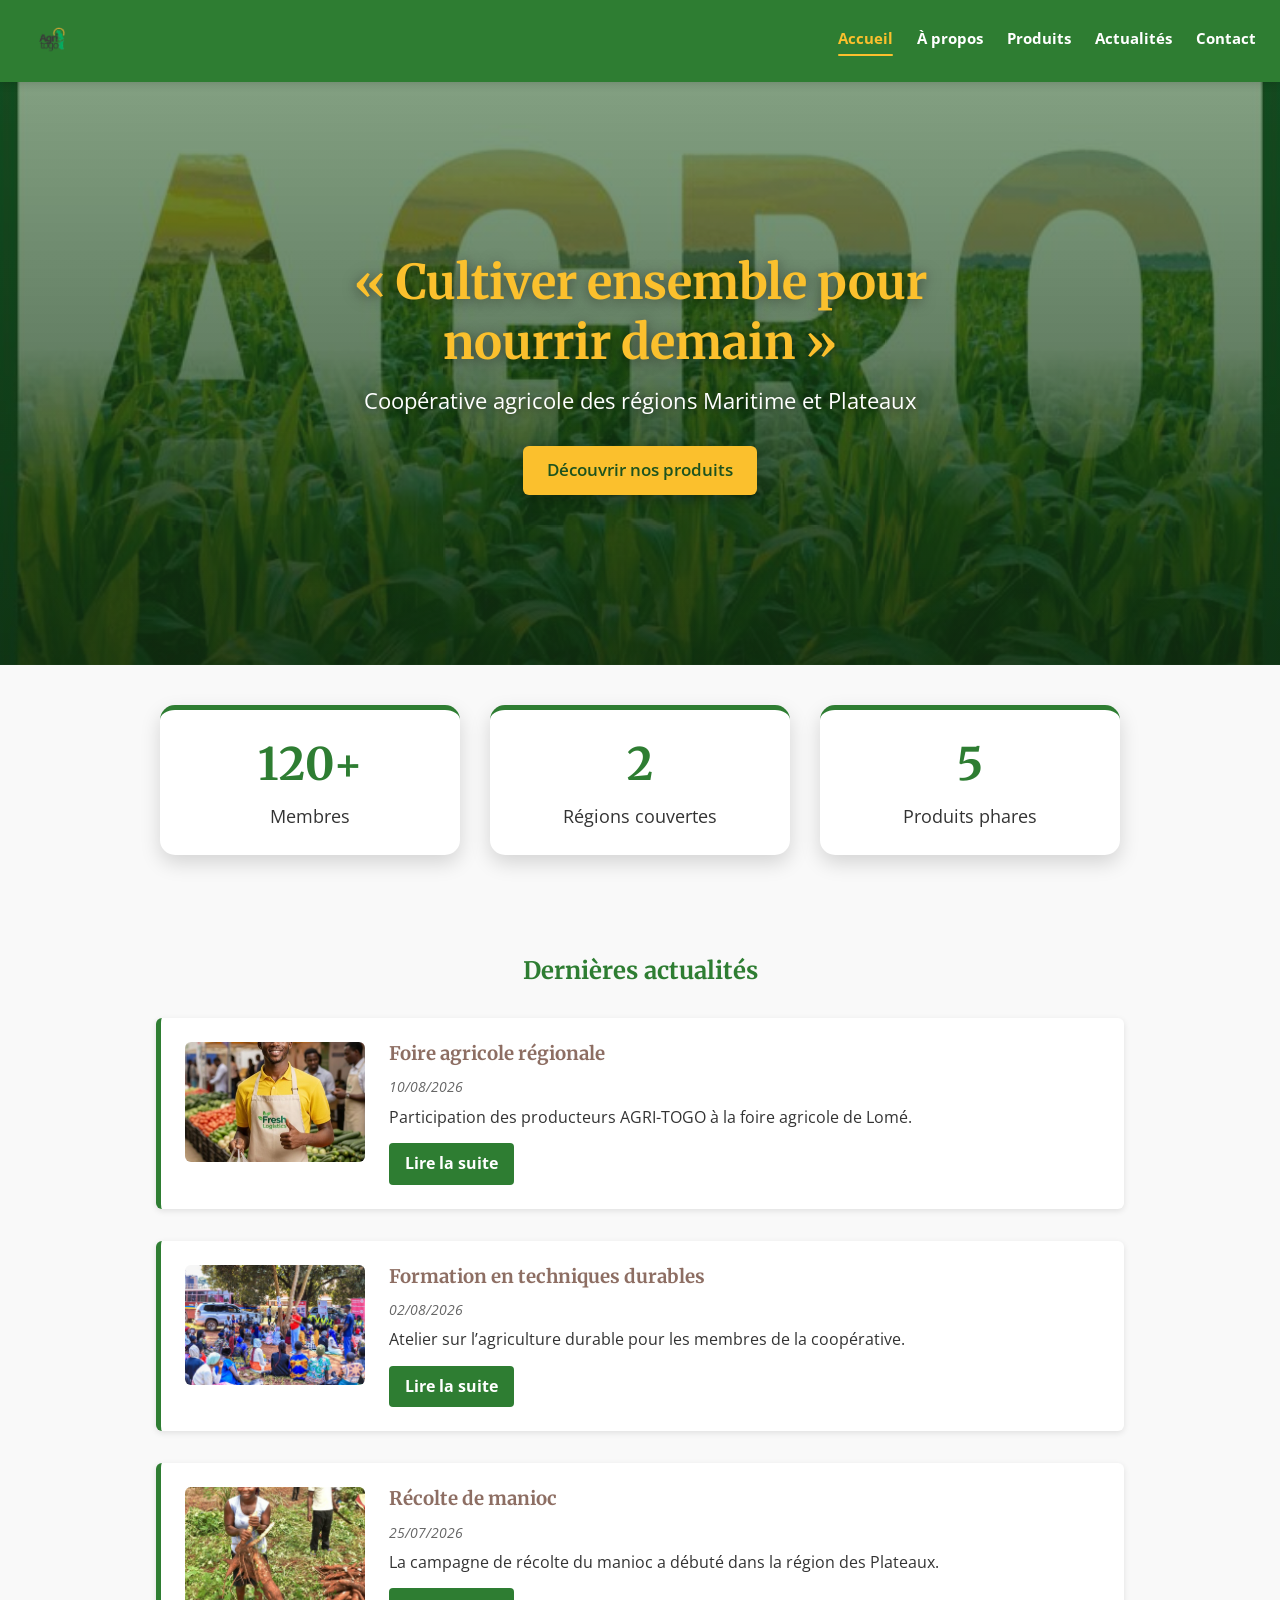
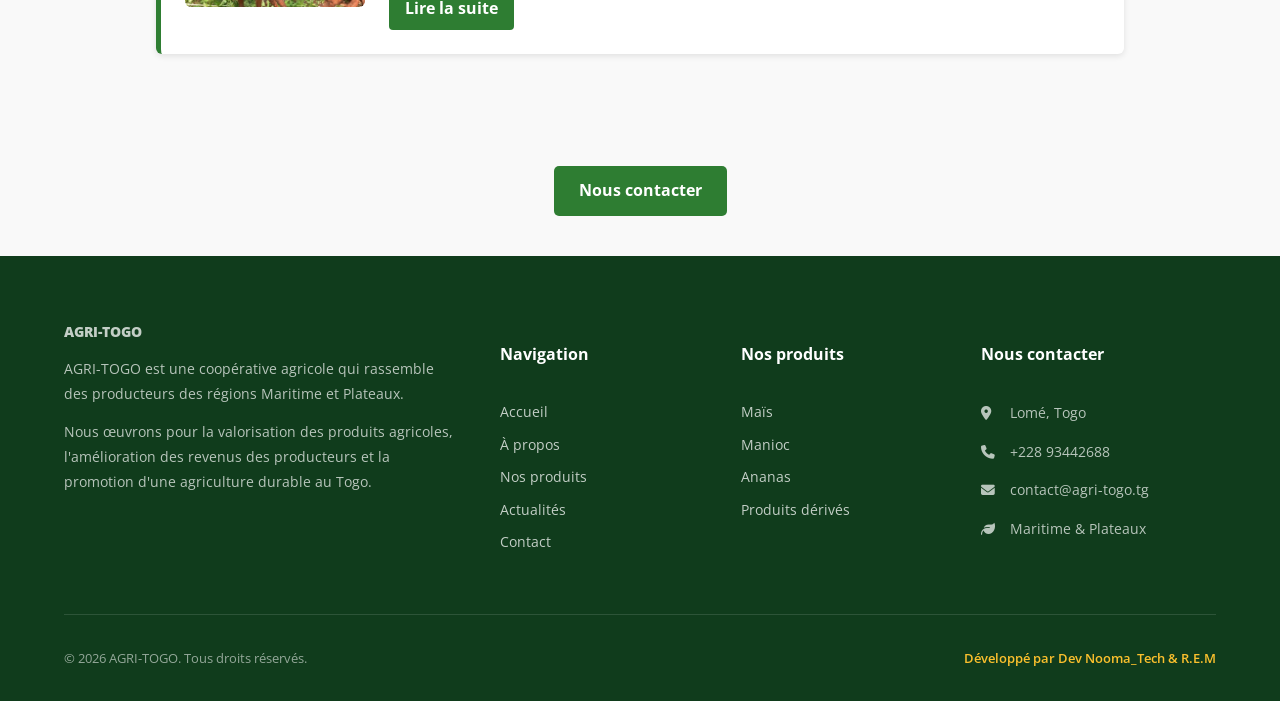
==== commit cbad0ff2: "commit site" ====
--- a/index.html
+++ b/index.html
@@ -2,14 +2,43 @@
 <html lang="fr">
 <head>
   <meta charset="UTF-8">
-  <meta name="viewport" content="width=device-width, initial-scale=1.  <meta name="description" content="AGRI-TOGO, coopérative agricole des régions Maritime et Plateaux au Togo : produits locaux de qualité, actualités et accompagnement des producteurs.">
+  <meta name="viewport" content="width=device-width, initial-scale=1.0">
+  <meta name="description" content="AGRI-TOGO, coopérative agricole des régions Maritime et Plateaux au Togo : produits locaux de qualité, actualités et accompagnement des producteurs.">
   <meta name="theme-color" content="#2e7d32">
+  <meta property="og:type" content="website">
+  <meta property="og:site_name" content="AGRI-TOGO">
+  <meta property="og:title" content="AGRI-TOGO | Accueil">
+  <meta property="og:description" content="AGRI-TOGO, coopérative agricole des régions Maritime et Plateaux au Togo : produits locaux de qualité, actualités et accompagnement des producteurs.">
+  <meta property="og:image" content="images/Logo_agritogo.png">
+  <meta property="og:url" content="https://www.agri-togo.tg/index.html">
+  <meta name="twitter:card" content="summary">
+  <meta name="twitter:title" content="AGRI-TOGO | Accueil">
+  <meta name="twitter:description" content="AGRI-TOGO, coopérative agricole des régions Maritime et Plateaux au Togo : produits locaux de qualité, actualités et accompagnement des producteurs.">
+  <meta name="twitter:image" content="images/Logo_agritogo.png">
+  <link rel="canonical" href="https://www.agri-togo.tg/index.html">
   <title>AGRI-TOGO | Accueil</title>
   <link rel="icon" type="image/png" href="images/Logo_agritogo.png">
   <link rel="preconnect" href="https://fonts.googleapis.com">
   <link rel="preconnect" href="https://fonts.gstatic.com" crossorigin>
   <link href="https://fonts.googleapis.com/css2?family=Merriweather:wght@400;700&family=Open+Sans:wght@400;600;700&display=swap" rel="stylesheet">
+  <link rel="stylesheet" href="https://cdnjs.cloudflare.com/ajax/libs/font-awesome/6.5.2/css/all.min.css">
   <link rel="stylesheet" href="style.css">
+  <script type="application/ld+json">
+  {
+    "@context": "https://schema.org",
+    "@type": "Organization",
+    "name": "AGRI-TOGO",
+    "url": "https://www.agri-togo.tg/",
+    "logo": "https://www.agri-togo.tg/images/Logo_agritogo.png",
+    "email": "contact@agri-togo.tg",
+    "telephone": "+228 93442688",
+    "address": {
+      "@type": "PostalAddress",
+      "addressLocality": "Lomé",
+      "addressCountry": "TG"
+    }
+  }
+  </script>
 </head>
 <body>
 
@@ -37,6 +66,7 @@
     <section class="banner">
       <h1>« Cultiver ensemble pour nourrir demain »</h1>
       <p>Coopérative agricole des régions Maritime et Plateaux</p>
+      <a class="btn" href="produits.html">Découvrir nos produits</a>
     </section>
 
     <!-- Chiffres clés -->
--- a/style.css
+++ b/style.css
@@ -21,9 +21,11 @@
 
 html {
   scroll-behavior: smooth;
+  overflow-x: clip;
 }
 
 body {
+  overflow-x: clip;
   margin: 0;
   padding: 0;
   font-family: 'Open Sans', Arial, sans-serif;
@@ -151,68 +153,72 @@
    BANNIÈRE (accueil)
    ============================================= */
 .banner {
+  position: relative;
+  isolation: isolate;
+  overflow: hidden;
+  color: #fff;
+  text-align: center;
+  padding: clamp(90px, 16vw, 170px) 20px;
+}
+
+/* Image de fond avec léger zoom (Ken Burns) */
+.banner::before {
+  content: "";
+  position: absolute;
+  inset: 0;
+  z-index: -1;
   background: url(images/bani2.jpeg) center/cover no-repeat;
-  color: white;
-  text-align: center;
-  padding: 150px 20px;
-  background-image: -webkit-radial-gradient(padding);
-}
-.banner p{
-  background-color: #1e3e1e81;
-}
-.banner h1,
+  transform: scale(1.1);
+  animation: heroZoom 16s ease-out forwards;
+}
+
+/* Voile de lisibilité dans les teintes de la palette */
+.banner::after {
+  content: "";
+  position: absolute;
+  inset: 0;
+  z-index: -1;
+  background: linear-gradient(180deg, rgba(30, 83, 30, 0.55), rgba(18, 50, 18, 0.8));
+}
+
+@keyframes heroZoom {
+  from {
+    transform: scale(1.1);
+  }
+  to {
+    transform: scale(1);
+  }
+}
+
+.banner h1 {
+  color: #fbc02d;
+  font-size: clamp(1.7em, 4.5vw, 3em);
+  line-height: 1.25;
+  max-width: 18ch;
+  margin: 0 auto 0.75rem;
+  text-shadow: 0 2px 14px rgba(0, 0, 0, 0.5);
+}
+
 .banner p {
-    background-color: #1e531e7a;
-    margin: 0;
-    padding: 15px;
-}
-.banner h1{
-  color: #fbc02d;
-}
-
-.home-hero {
-
-  position: relative;
-
-  width: 100%;
-
-  height: 1000px;
-
-  overflow: hidden;
-
-
-  
-}
-
-
-/* Image */
-
-.home-hero .hero-image {
-
-  position: absolute;
-
-  inset: 0;
-}
-
-.home-hero .hero-image img {
-
-  width: 100%;
-
-  height: 100%;
-
-  object-fit: cover;
-
-  animation: heroZoom 12s ease-out forwards;
-}
-.banner h1 {
-  font-size: 2.6em;
-  margin-bottom: 10px;
-  text-shadow: 0 2px 10px rgba(0, 0, 0, 0.45);
-}
-
-.banner p {
-  font-size: 1.2em;
-  text-shadow: 0 1px 6px rgba(0, 0, 0, 0.45);
+  font-size: clamp(1.05em, 2.2vw, 1.35em);
+  max-width: 46ch;
+  margin: 0 auto;
+  text-shadow: 0 1px 8px rgba(0, 0, 0, 0.5);
+}
+
+.banner .btn {
+  margin-top: 1.75rem;
+  display: inline-block;
+  background: var(--accent-color);
+  color: var(--primary-dark);
+  font-size: 1.05rem;
+  box-shadow: 0 4px 14px rgba(0, 0, 0, 0.3);
+}
+
+.banner .btn:hover,
+.banner .btn:focus-visible {
+  background: #fff;
+  color: var(--primary-dark);
 }
 
 /* =============================================
@@ -898,15 +904,6 @@
     display: none;
   }
 
-  /* Bannière */
-  .banner {
-    padding: 50px 20px;
-  }
-
-  .banner h1 {
-    font-size: 1.8em;
-  }
-
   /* Stats en colonne */
   .stats {
     flex-direction: column;
@@ -954,6 +951,18 @@
   .article p {
     font-size: 1rem;
   }
+
+  /* Footer en 2 colonnes */
+  .footer-top {
+    grid-template-columns: 1fr 1fr;
+    gap: 30px;
+  }
+
+  .footer-bottom {
+    flex-direction: column;
+    text-align: center;
+    gap: 6px;
+  }
 }
 
 /* =============================================
@@ -962,10 +971,6 @@
 @media (max-width: 480px) {
   .stat h2 {
     font-size: 2em;
-  }
-
-  .banner h1 {
-    font-size: 1.5em;
   }
 
   .about h1,
@@ -975,6 +980,12 @@
   .article h1 {
     font-size: 1.5em;
   }
+
+  /* Footer en 1 colonne */
+  .footer-top {
+    grid-template-columns: 1fr;
+    padding: 45px 0 35px;
+  }
 }
 
 /* =============================================
@@ -992,3 +1003,115 @@
     animation: none !important;
   }
 }
+
+/* =============================================
+   PAGE 404
+   ============================================= */
+.error-page {
+  max-width: 640px;
+  margin: 3rem auto;
+  padding: 2rem 1.5rem;
+  text-align: center;
+}
+
+.error-code {
+  font-family: 'Merriweather', serif;
+  font-size: 5rem;
+  font-weight: 700;
+  color: var(--secondary-color);
+  margin: 0 0 0.5rem;
+  line-height: 1;
+}
+
+.error-page h1 {
+  color: var(--primary-color);
+  margin: 0 0 1rem;
+}
+
+.error-page > p:not(.error-code) {
+  color: #555;
+  max-width: 44ch;
+  margin: 0 auto 1.5rem;
+}
+
+.error-actions {
+  display: flex;
+  flex-wrap: wrap;
+  gap: 0.75rem;
+  justify-content: center;
+}
+
+.btn {
+  display: inline-block;
+  padding: 0.7rem 1.5rem;
+  border-radius: 6px;
+  font-weight: 600;
+  text-decoration: none;
+  transition: background-color 0.2s ease, color 0.2s ease;
+}
+
+.btn-primary {
+  background: var(--primary-color);
+  color: #fff;
+}
+
+.btn-primary:hover,
+.btn-primary:focus-visible {
+  background: var(--primary-dark);
+  color: #fff;
+}
+
+.btn-outline {
+  border: 2px solid var(--primary-color);
+  color: var(--primary-color);
+}
+
+.btn-outline:hover,
+.btn-outline:focus-visible {
+  background: var(--primary-color);
+  color: #fff;
+}
+
+/* =============================================
+   CHARGEMENT PROGRESSIF DES IMAGES (lazy)
+   ============================================= */
+.js img[loading="lazy"] {
+  opacity: 0;
+  transition: opacity 0.3s ease;
+}
+
+.js img[loading="lazy"].is-loaded {
+  opacity: 1;
+}
+
+/* =============================================
+   IMPRESSION
+   ============================================= */
+@media print {
+  header,
+  footer,
+  .hamburger,
+  .cta,
+  .skip-link {
+    display: none !important;
+  }
+
+  body {
+    font-size: 12pt;
+    color: #000;
+    background: #fff;
+  }
+
+  a {
+    color: inherit;
+  }
+
+  main {
+    margin: 0 !important;
+    padding: 0 !important;
+  }
+
+  img {
+    max-width: 100%;
+  }
+}
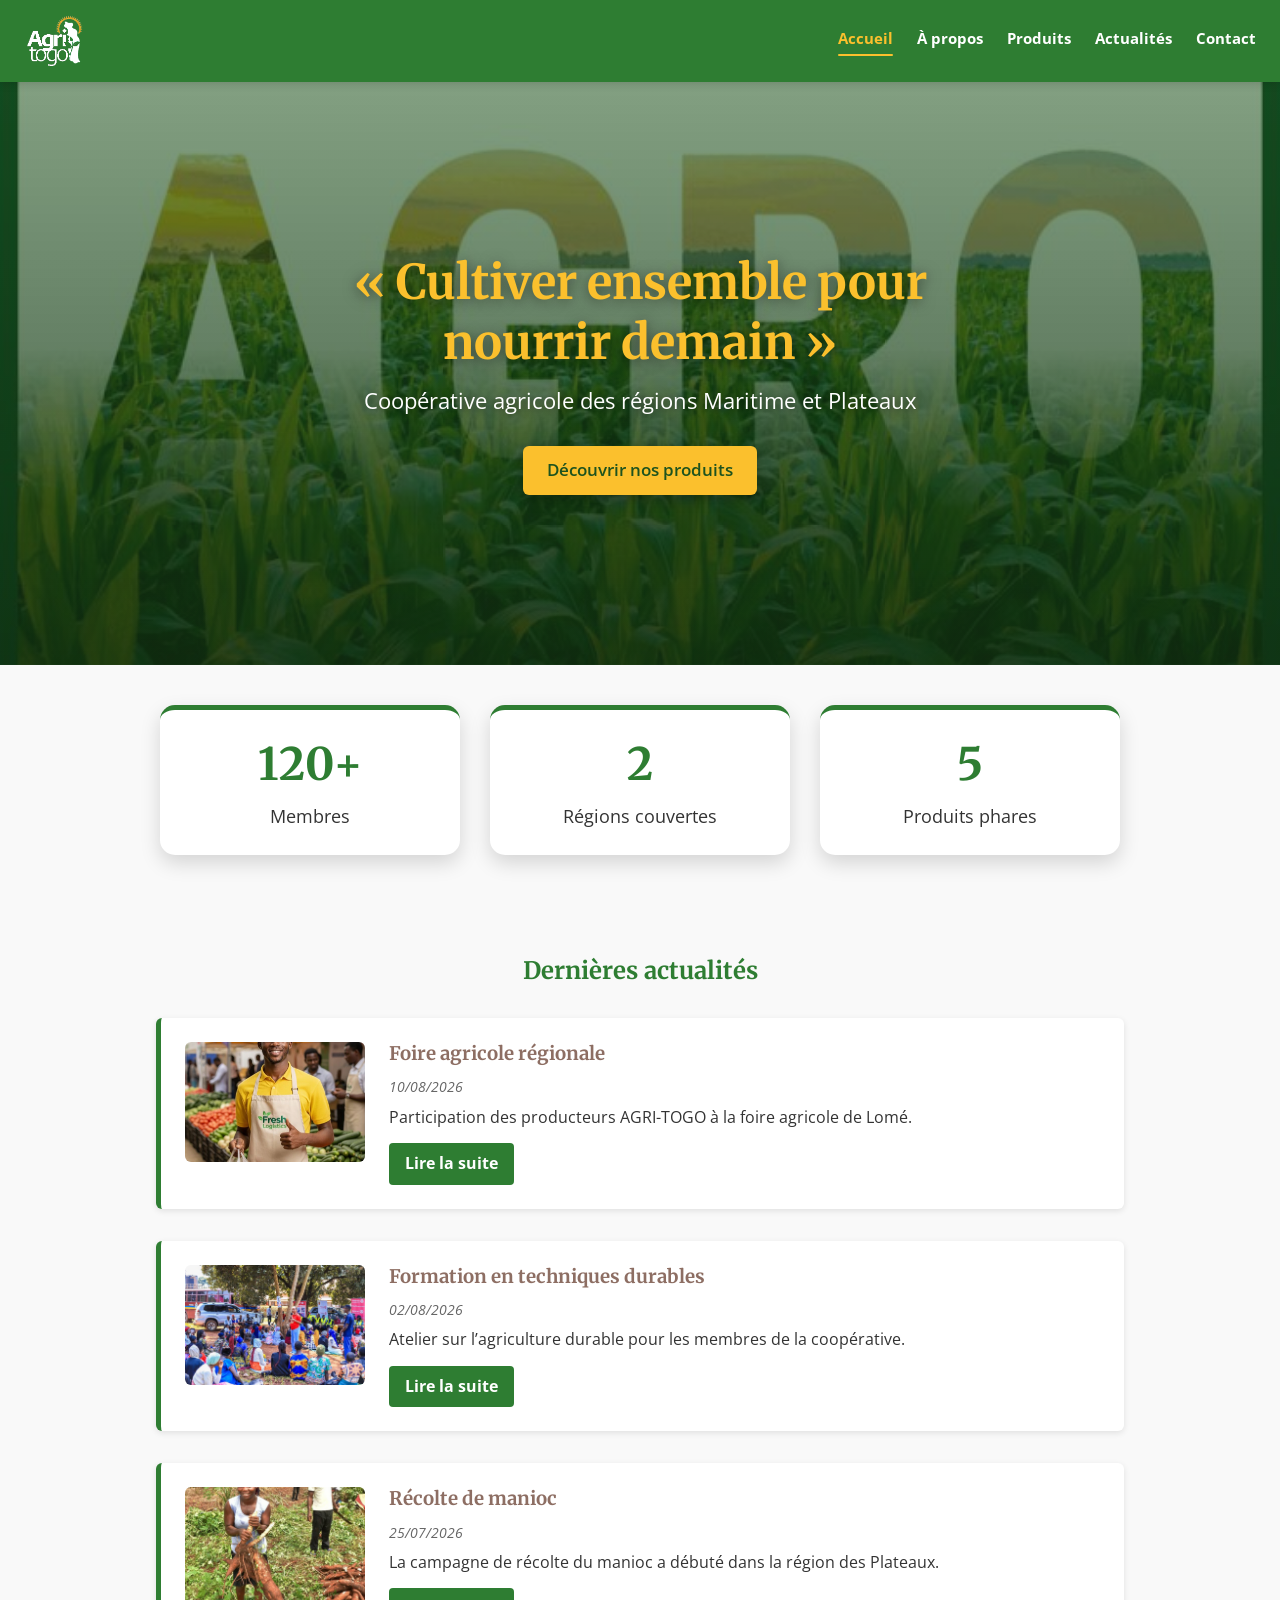
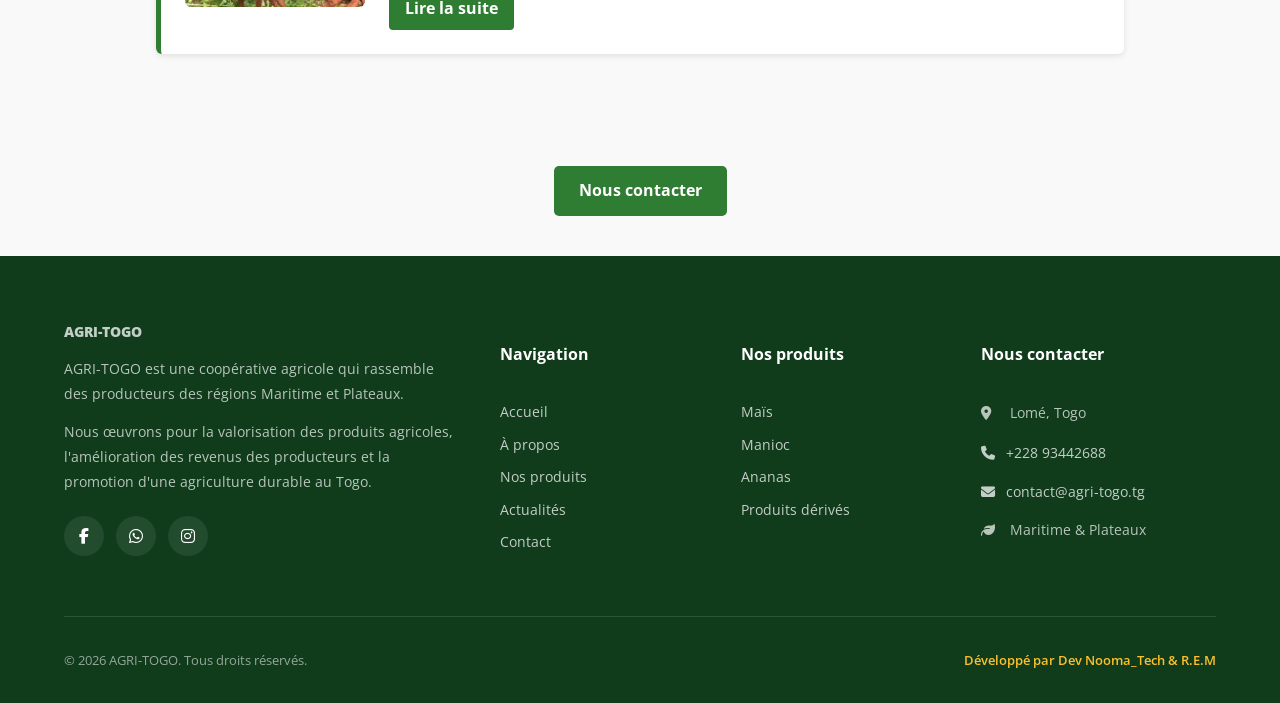
==== commit 2b606f95: "new commit" ====
--- a/index.html
+++ b/index.html
@@ -17,7 +17,7 @@
   <meta name="twitter:image" content="images/Logo_agritogo.png">
   <link rel="canonical" href="https://www.agri-togo.tg/index.html">
   <title>AGRI-TOGO | Accueil</title>
-  <link rel="icon" type="image/png" href="images/Logo_agritogo.png">
+  <link rel="icon" type="image/png" href="images/logo.png">
   <link rel="preconnect" href="https://fonts.googleapis.com">
   <link rel="preconnect" href="https://fonts.gstatic.com" crossorigin>
   <link href="https://fonts.googleapis.com/css2?family=Merriweather:wght@400;700&family=Open+Sans:wght@400;600;700&display=swap" rel="stylesheet">
@@ -47,7 +47,7 @@
   <!-- Header commun -->
   <header>
     <a class="logo" href="index.html" aria-label="AGRI-TOGO — Retour à l'accueil">
-      <img src="images/Logo_agritogo.png" alt="Logo AGRI-TOGO">
+      <img src="images/logo_blanc.png" alt="Logo AGRI-TOGO">
     </a>
     <nav aria-label="Navigation principale">
       <ul id="nav-menu">
@@ -131,6 +131,12 @@
                     d'une agriculture durable au Togo.
                 </p>
 
+                <div class="footer-social">
+                    <a href="https://www.facebook.com/agritogo" target="_blank" rel="noopener noreferrer" aria-label="Facebook AGRI-TOGO"><i class="fa-brands fa-facebook-f"></i></a>
+                    <a href="https://wa.me/22893442688" target="_blank" rel="noopener noreferrer" aria-label="WhatsApp AGRI-TOGO"><i class="fa-brands fa-whatsapp"></i></a>
+                    <a href="https://www.instagram.com/agritogo" target="_blank" rel="noopener noreferrer" aria-label="Instagram AGRI-TOGO"><i class="fa-brands fa-instagram"></i></a>
+                </div>
+
             </div>
 
 
@@ -181,13 +187,11 @@
                 </p>
 
                 <p>
-                    <i class="fa-solid fa-phone"></i>
-                    +228 93442688
-                </p>
-
-                <p>
-                    <i class="fa-solid fa-envelope"></i>
-                    contact@agri-togo.tg
+                    <a href="tel:+22893442688"><i class="fa-solid fa-phone"></i> +228 93442688</a>
+                </p>
+
+                <p>
+                    <a href="mailto:contact@agri-togo.tg"><i class="fa-solid fa-envelope"></i> contact@agri-togo.tg</a>
                 </p>
 
                 <p>
--- a/style.css
+++ b/style.css
@@ -812,6 +812,79 @@
   margin-right: 5px;
 
   color: var(--yellow);
+}
+
+
+/* Liens de contact cliquables (tél, email) */
+
+.footer-col p a {
+
+  display: inline-flex;
+
+  align-items: center;
+
+  width: fit-content;
+
+  margin: 0;
+
+  color: rgba(255, 255, 255, .75);
+
+  font-size: .88rem;
+
+  text-decoration: none;
+
+  transition: color 0.2s ease;
+}
+
+.footer-col p a:hover {
+
+  color: #fbc02d;
+}
+
+
+/* Réseaux sociaux */
+
+.footer-social {
+
+  display: flex;
+
+  gap: 12px;
+
+  margin-top: 22px;
+}
+
+.footer-social a {
+
+  display: inline-flex;
+
+  align-items: center;
+
+  justify-content: center;
+
+  width: 40px;
+
+  height: 40px;
+
+  border-radius: 50%;
+
+  background: rgba(255, 255, 255, 0.08);
+
+  color: #fff;
+
+  font-size: 1rem;
+
+  transition: background 0.2s ease, color 0.2s ease, transform 0.2s ease;
+}
+
+.footer-social a:hover,
+
+.footer-social a:focus-visible {
+
+  background: var(--yellow);
+
+  color: #103c1c;
+
+  transform: translateY(-3px);
 }
 
 
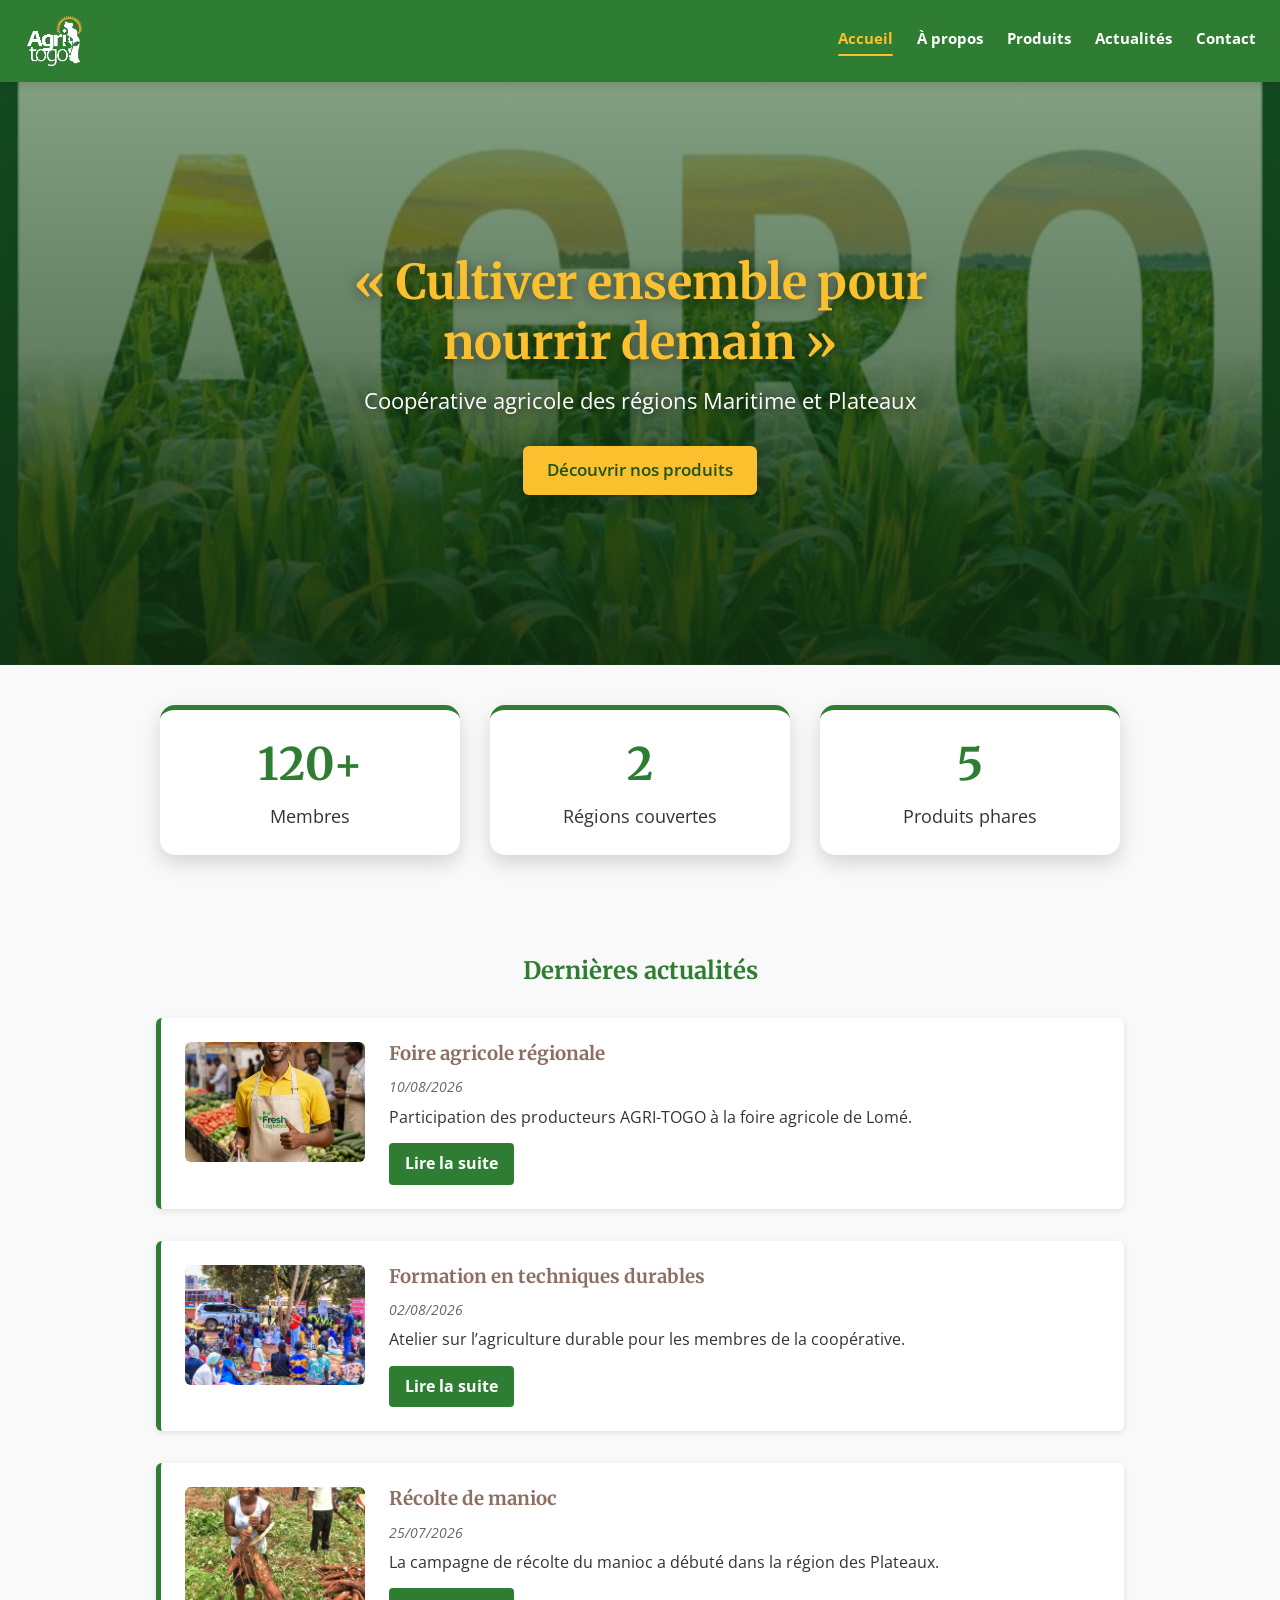
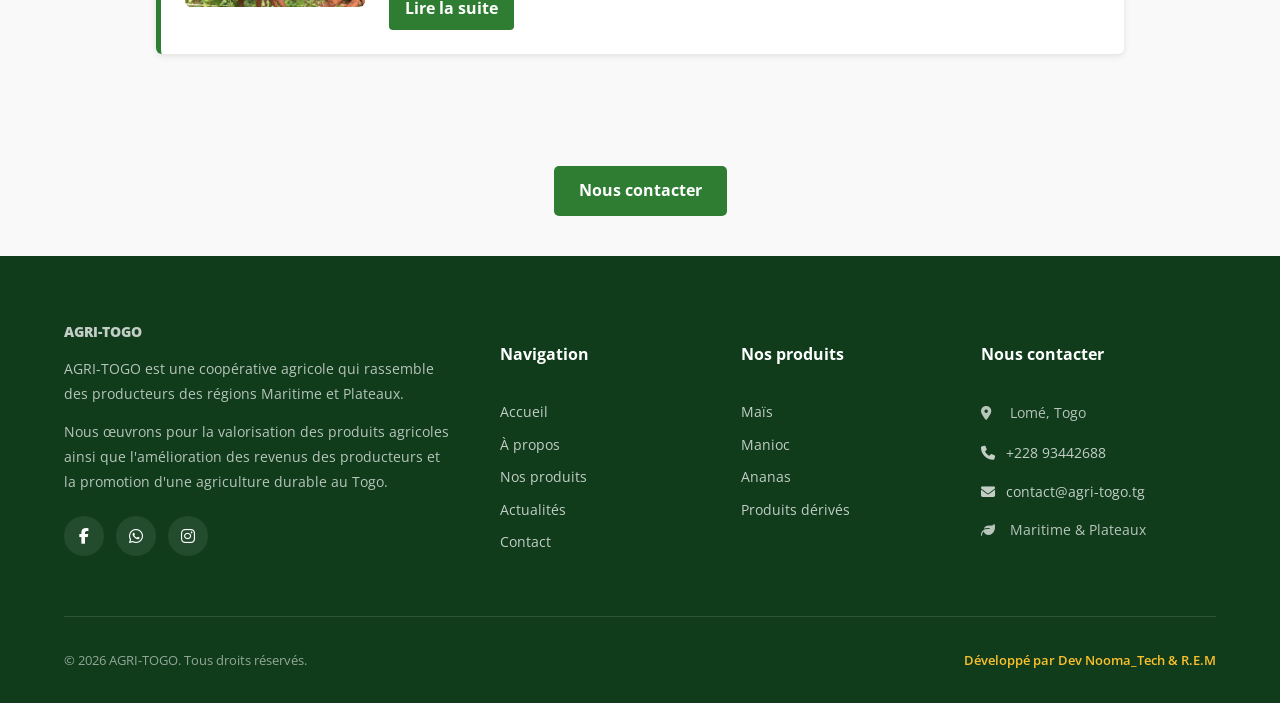
==== commit 9901c1cd: "modification de la page d'accueil" ====
--- a/index.html
+++ b/index.html
@@ -126,7 +126,7 @@
 
                 <p>
                     Nous œuvrons pour la valorisation des
-                    produits agricoles, l'amélioration des
+                    produits agricoles ainsi que l'amélioration des
                     revenus des producteurs et la promotion
                     d'une agriculture durable au Togo.
                 </p>
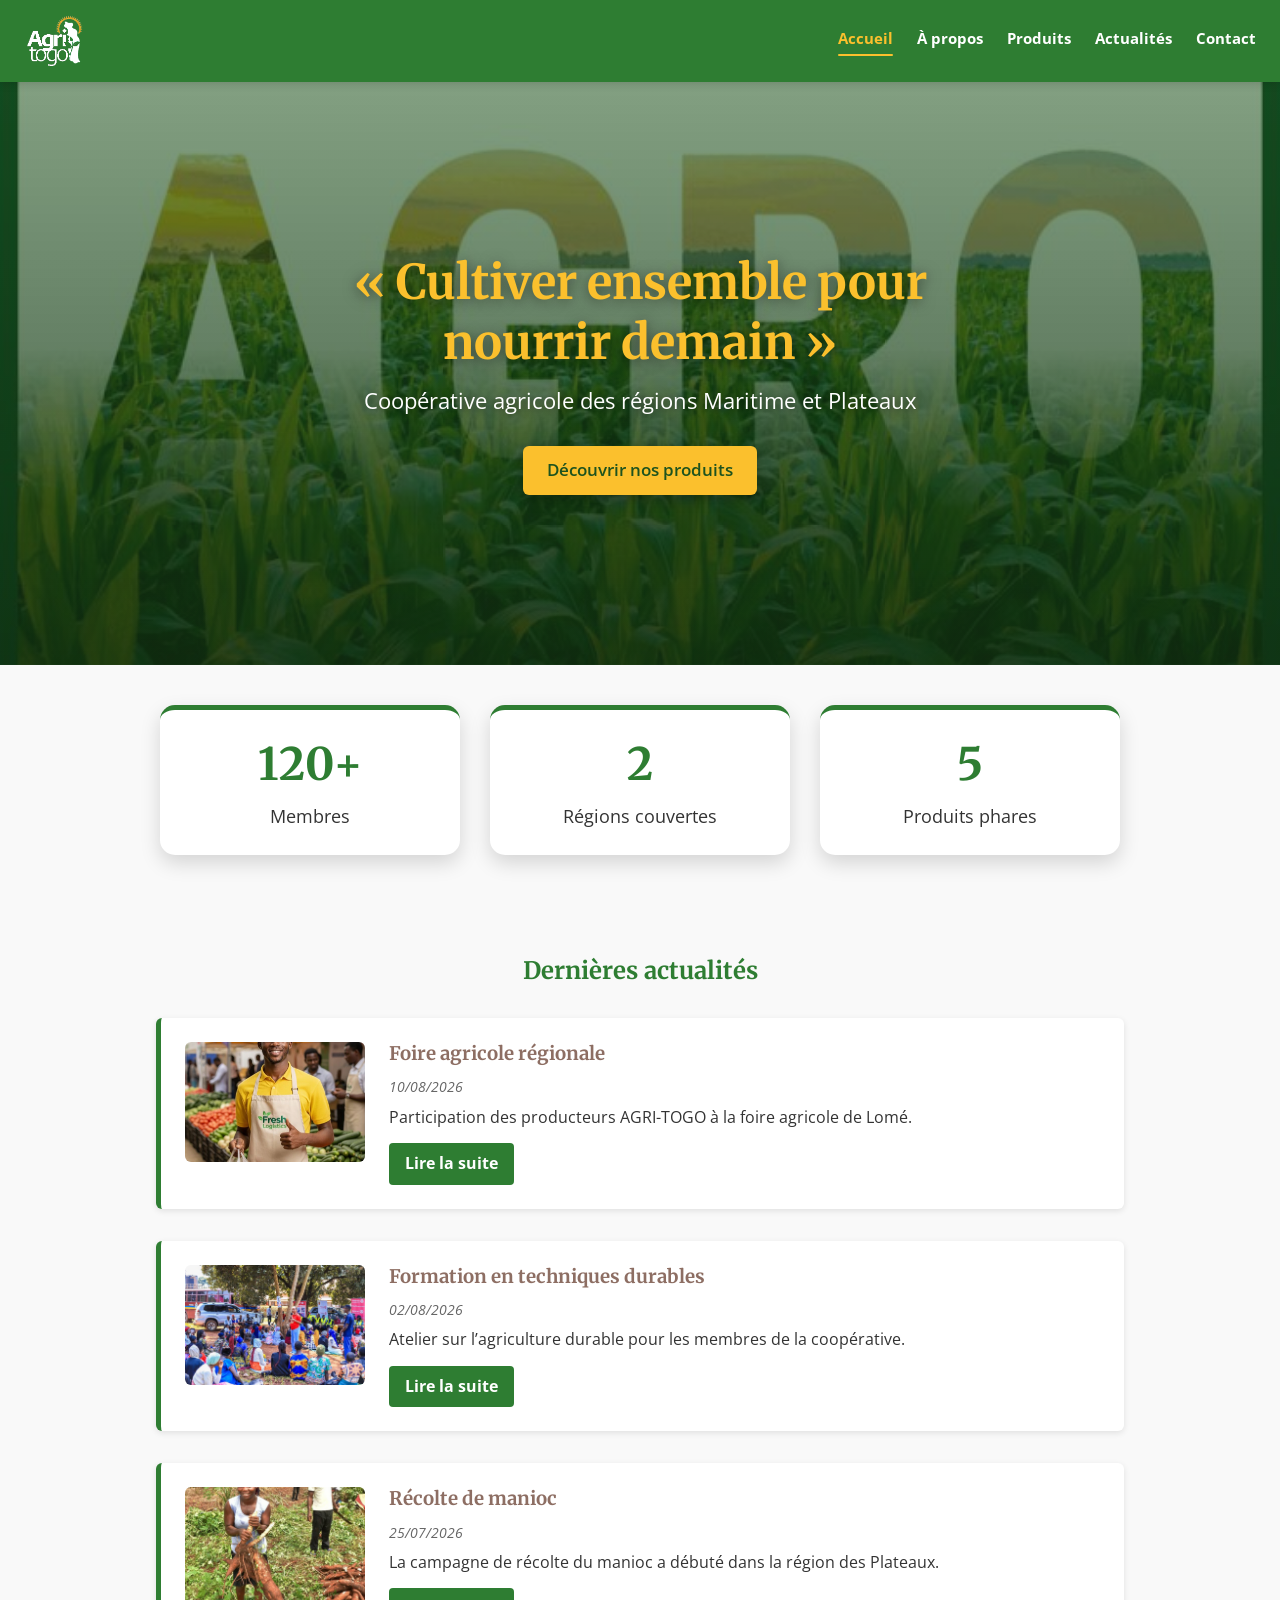
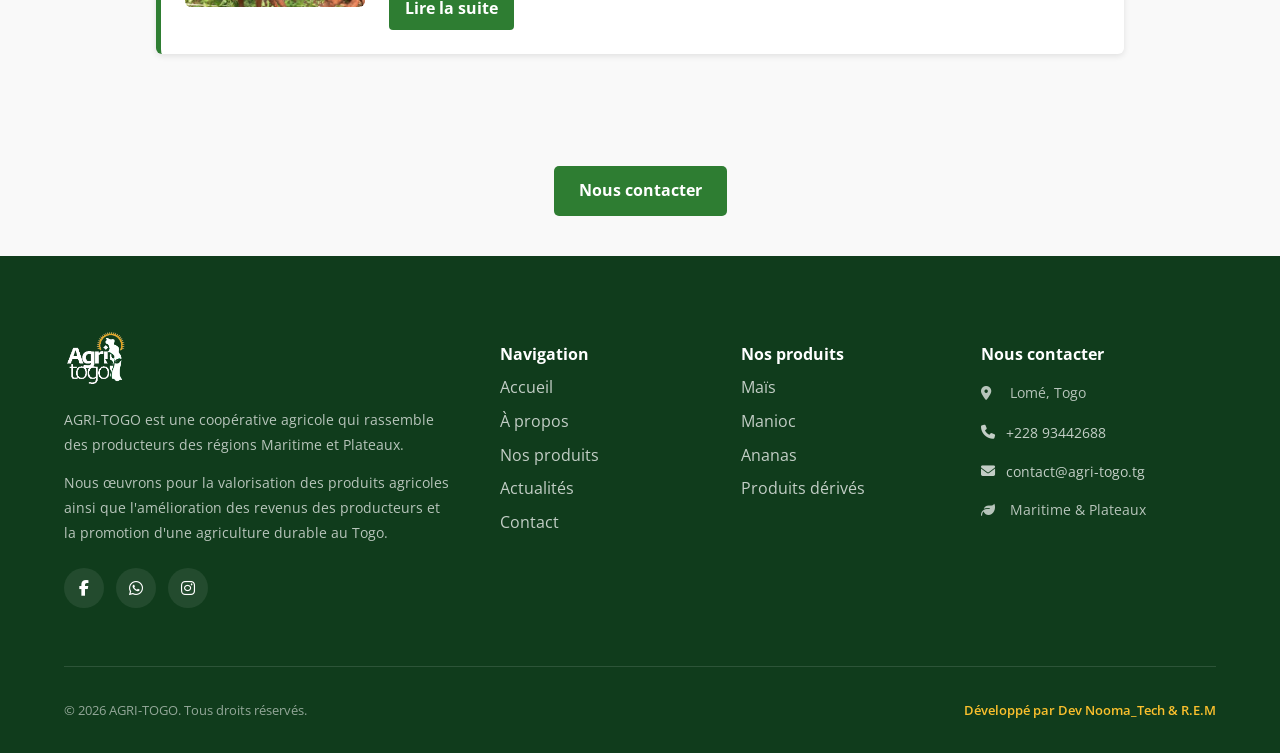
==== commit 51199b1f: "modification de la gap et insertion du logo au niveau du footer et une petite modification du README" ====
--- a/index.html
+++ b/index.html
@@ -1,226 +1,240 @@
-<!DOCTYPE html>
+<!doctype html>
 <html lang="fr">
-<head>
-  <meta charset="UTF-8">
-  <meta name="viewport" content="width=device-width, initial-scale=1.0">
-  <meta name="description" content="AGRI-TOGO, coopérative agricole des régions Maritime et Plateaux au Togo : produits locaux de qualité, actualités et accompagnement des producteurs.">
-  <meta name="theme-color" content="#2e7d32">
-  <meta property="og:type" content="website">
-  <meta property="og:site_name" content="AGRI-TOGO">
-  <meta property="og:title" content="AGRI-TOGO | Accueil">
-  <meta property="og:description" content="AGRI-TOGO, coopérative agricole des régions Maritime et Plateaux au Togo : produits locaux de qualité, actualités et accompagnement des producteurs.">
-  <meta property="og:image" content="images/Logo_agritogo.png">
-  <meta property="og:url" content="https://www.agri-togo.tg/index.html">
-  <meta name="twitter:card" content="summary">
-  <meta name="twitter:title" content="AGRI-TOGO | Accueil">
-  <meta name="twitter:description" content="AGRI-TOGO, coopérative agricole des régions Maritime et Plateaux au Togo : produits locaux de qualité, actualités et accompagnement des producteurs.">
-  <meta name="twitter:image" content="images/Logo_agritogo.png">
-  <link rel="canonical" href="https://www.agri-togo.tg/index.html">
-  <title>AGRI-TOGO | Accueil</title>
-  <link rel="icon" type="image/png" href="images/logo.png">
-  <link rel="preconnect" href="https://fonts.googleapis.com">
-  <link rel="preconnect" href="https://fonts.gstatic.com" crossorigin>
-  <link href="https://fonts.googleapis.com/css2?family=Merriweather:wght@400;700&family=Open+Sans:wght@400;600;700&display=swap" rel="stylesheet">
-  <link rel="stylesheet" href="https://cdnjs.cloudflare.com/ajax/libs/font-awesome/6.5.2/css/all.min.css">
-  <link rel="stylesheet" href="style.css">
-  <script type="application/ld+json">
-  {
-    "@context": "https://schema.org",
-    "@type": "Organization",
-    "name": "AGRI-TOGO",
-    "url": "https://www.agri-togo.tg/",
-    "logo": "https://www.agri-togo.tg/images/Logo_agritogo.png",
-    "email": "contact@agri-togo.tg",
-    "telephone": "+228 93442688",
-    "address": {
-      "@type": "PostalAddress",
-      "addressLocality": "Lomé",
-      "addressCountry": "TG"
-    }
-  }
-  </script>
-</head>
-<body>
-
-  <a class="skip-link" href="#contenu">Aller au contenu</a>
-
-  <!-- Header commun -->
-  <header>
-    <a class="logo" href="index.html" aria-label="AGRI-TOGO — Retour à l'accueil">
-      <img src="images/logo_blanc.png" alt="Logo AGRI-TOGO">
-    </a>
-    <nav aria-label="Navigation principale">
-      <ul id="nav-menu">
-        <li><a href="index.html" aria-current="page">Accueil</a></li>
-        <li><a href="apropos.html">À propos</a></li>
-        <li><a href="produits.html">Produits</a></li>
-        <li><a href="actualites.html">Actualités</a></li>
-        <li><a href="contact.html">Contact</a></li>
-      </ul>
-    </nav>
-    <button class="hamburger" aria-label="Ouvrir le menu" aria-expanded="false" aria-controls="nav-menu">&#9776;</button>
-  </header>
-
-  <main id="contenu">
-    <!-- Bannière -->
-    <section class="banner">
-      <h1>« Cultiver ensemble pour nourrir demain »</h1>
-      <p>Coopérative agricole des régions Maritime et Plateaux</p>
-      <a class="btn" href="produits.html">Découvrir nos produits</a>
-    </section>
-
-    <!-- Chiffres clés -->
-    <section class="stats">
-      <div class="stat">
-        <h2>120+</h2>
-        <p>Membres</p>
+  <head>
+    <meta charset="UTF-8" />
+    <meta name="viewport" content="width=device-width, initial-scale=1.0" />
+    <meta
+      name="description"
+      content="AGRI-TOGO, coopérative agricole des régions Maritime et Plateaux au Togo : produits locaux de qualité, actualités et accompagnement des producteurs."
+    />
+    <meta name="theme-color" content="#2e7d32" />
+    <meta property="og:type" content="website" />
+    <meta property="og:site_name" content="AGRI-TOGO" />
+    <meta property="og:title" content="AGRI-TOGO | Accueil" />
+    <meta
+      property="og:description"
+      content="AGRI-TOGO, coopérative agricole des régions Maritime et Plateaux au Togo : produits locaux de qualité, actualités et accompagnement des producteurs."
+    />
+    <meta property="og:image" content="images/Logo_agritogo.png" />
+    <meta property="og:url" content="https://www.agri-togo.tg/index.html" />
+    <meta name="twitter:card" content="summary" />
+    <meta name="twitter:title" content="AGRI-TOGO | Accueil" />
+    <meta
+      name="twitter:description"
+      content="AGRI-TOGO, coopérative agricole des régions Maritime et Plateaux au Togo : produits locaux de qualité, actualités et accompagnement des producteurs."
+    />
+    <meta name="twitter:image" content="images/Logo_agritogo.png" />
+    <link rel="canonical" href="https://www.agri-togo.tg/index.html" />
+    <title>AGRI-TOGO | Accueil</title>
+    <link rel="icon" type="image/png" href="images/logo.png" />
+    <link rel="preconnect" href="https://fonts.googleapis.com" />
+    <link rel="preconnect" href="https://fonts.gstatic.com" crossorigin />
+    <link
+      href="https://fonts.googleapis.com/css2?family=Merriweather:wght@400;700&family=Open+Sans:wght@400;600;700&display=swap"
+      rel="stylesheet"
+    />
+    <link
+      rel="stylesheet"
+      href="https://cdnjs.cloudflare.com/ajax/libs/font-awesome/6.5.2/css/all.min.css"
+    />
+    <link rel="stylesheet" href="style.css" />
+    <script type="application/ld+json">
+      {
+        "@context": "https://schema.org",
+        "@type": "Organization",
+        "name": "AGRI-TOGO",
+        "url": "https://www.agri-togo.tg/",
+        "logo": "https://www.agri-togo.tg/images/Logo_agritogo.png",
+        "email": "contact@agri-togo.tg",
+        "telephone": "+228 93442688",
+        "address": {
+          "@type": "PostalAddress",
+          "addressLocality": "Lomé",
+          "addressCountry": "TG"
+        }
+      }
+    </script>
+  </head>
+  <body>
+    <a class="skip-link" href="#contenu">Aller au contenu</a>
+
+    <!-- Header commun -->
+    <header>
+      <a
+        class="logo"
+        href="index.html"
+        aria-label="AGRI-TOGO — Retour à l'accueil"
+      >
+        <img src="images/logo_blanc.png" alt="Logo AGRI-TOGO" />
+      </a>
+      <nav aria-label="Navigation principale">
+        <ul id="nav-menu">
+          <li><a href="index.html" aria-current="page">Accueil</a></li>
+          <li><a href="apropos.html">À propos</a></li>
+          <li><a href="produits.html">Produits</a></li>
+          <li><a href="actualites.html">Actualités</a></li>
+          <li><a href="contact.html">Contact</a></li>
+        </ul>
+      </nav>
+      <button
+        class="hamburger"
+        aria-label="Ouvrir le menu"
+        aria-expanded="false"
+        aria-controls="nav-menu"
+      >
+        &#9776;
+      </button>
+    </header>
+
+    <main id="contenu">
+      <!-- Bannière -->
+      <section class="banner">
+        <h1>« Cultiver ensemble pour nourrir demain »</h1>
+        <p>Coopérative agricole des régions Maritime et Plateaux</p>
+        <a class="btn" href="produits.html">Découvrir nos produits</a>
+      </section>
+
+      <!-- Chiffres clés -->
+      <section class="stats">
+        <div class="stat">
+          <h2>120+</h2>
+          <p>Membres</p>
+        </div>
+        <div class="stat">
+          <h2>2</h2>
+          <p>Régions couvertes</p>
+        </div>
+        <div class="stat">
+          <h2>5</h2>
+          <p>Produits phares</p>
+        </div>
+      </section>
+
+      <!-- Dernières actualités -->
+      <section class="news">
+        <h2>Dernières actualités</h2>
+        <div class="news-list" id="news-list">
+          <!-- Injecté par script.js -->
+        </div>
+      </section>
+
+      <!-- Appel à l'action -->
+      <div class="cta">
+        <a href="contact.html">Nous contacter</a>
       </div>
-      <div class="stat">
-        <h2>2</h2>
-        <p>Régions couvertes</p>
-      </div>
-      <div class="stat">
-        <h2>5</h2>
-        <p>Produits phares</p>
-      </div>
-    </section>
-
-    <!-- Dernières actualités -->
-    <section class="news">
-      <h2>Dernières actualités</h2>
-      <div class="news-list" id="news-list">
-        <!-- Injecté par script.js -->
-      </div>
-    </section>
-
-    <!-- Appel à l'action -->
-    <div class="cta">
-      <a href="contact.html">Nous contacter</a>
-    </div>
-  </main>
-
-  <!-- Footer commun -->
-  
-  <!-- =====================================================
+    </main>
+
+    <!-- Footer commun -->
+
+    <!-- =====================================================
      FOOTER
 ===================================================== -->
 
     <footer>
-
-        <div class="footer-top">
-
-
-            <div class="footer-col footer-about">
-
-                <a href="index.html" class="footer-logo">
-
-                    AGRI<span>-TOGO</span>
-
-                </a>
-
-                <p>
-                    AGRI-TOGO est une coopérative agricole
-                    qui rassemble des producteurs des régions
-                    Maritime et Plateaux.
-                </p>
-
-                <p>
-                    Nous œuvrons pour la valorisation des
-                    produits agricoles ainsi que l'amélioration des
-                    revenus des producteurs et la promotion
-                    d'une agriculture durable au Togo.
-                </p>
-
-                <div class="footer-social">
-                    <a href="https://www.facebook.com/agritogo" target="_blank" rel="noopener noreferrer" aria-label="Facebook AGRI-TOGO"><i class="fa-brands fa-facebook-f"></i></a>
-                    <a href="https://wa.me/22893442688" target="_blank" rel="noopener noreferrer" aria-label="WhatsApp AGRI-TOGO"><i class="fa-brands fa-whatsapp"></i></a>
-                    <a href="https://www.instagram.com/agritogo" target="_blank" rel="noopener noreferrer" aria-label="Instagram AGRI-TOGO"><i class="fa-brands fa-instagram"></i></a>
-                </div>
-
-            </div>
-
-
-
-            <div class="footer-col">
-
-                <h4>Navigation</h4>
-
-                <a href="index.html">Accueil</a>
-
-                <a href="apropos.html">À propos</a>
-
-                <a href="produits.html">Nos produits</a>
-
-                <a href="actualites.html">Actualités</a>
-
-                <a href="contact.html">Contact</a>
-
-            </div>
-
-
-
-            <div class="footer-col">
-
-                <h4>Nos produits</h4>
-
-                <a href="produits.html">Maïs</a>
-
-                <a href="produits.html">Manioc</a>
-
-                <a href="produits.html">Ananas</a>
-
-                <a href="produits.html">
-                    Produits dérivés
-                </a>
-
-            </div>
-
-
-
-            <div class="footer-col">
-
-                <h4>Nous contacter</h4>
-
-                <p>
-                    <i class="fa-solid fa-location-dot"></i>
-                    Lomé, Togo
-                </p>
-
-                <p>
-                    <a href="tel:+22893442688"><i class="fa-solid fa-phone"></i> +228 93442688</a>
-                </p>
-
-                <p>
-                    <a href="mailto:contact@agri-togo.tg"><i class="fa-solid fa-envelope"></i> contact@agri-togo.tg</a>
-                </p>
-
-                <p>
-                    <i class="fa-solid fa-leaf"></i>
-                    Maritime & Plateaux
-                </p>
-
-            </div>
-
-        </div>
-
-
-
-        <div class="footer-bottom">
-
-            <p>
-                &copy; 2026 AGRI-TOGO.
-                Tous droits réservés.
-            </p>
-
-            <p class="design">
-                Développé par Dev Nooma_Tech & R.E.M
-            </p>
-
-        </div>
-
+      <div class="footer-top">
+        <div class="footer-col footer-about">
+          <a href="index.html" class="footer-logo"> </a>
+          
+          <div class="image2">
+            <img src="images/logo_blanc.png" alt="Logo AGRI-TOGO" />
+          </div>
+          <p>
+            AGRI-TOGO est une coopérative agricole qui rassemble des producteurs
+            des régions Maritime et Plateaux.
+          </p>
+
+          <p>
+            Nous œuvrons pour la valorisation des produits agricoles ainsi que
+            l'amélioration des revenus des producteurs et la promotion d'une
+            agriculture durable au Togo.
+          </p>
+
+          <div class="footer-social">
+            <a
+              href="https://www.facebook.com/agritogo"
+              target="_blank"
+              rel="noopener noreferrer"
+              aria-label="Facebook AGRI-TOGO"
+              ><i class="fa-brands fa-facebook-f"></i
+            ></a>
+            <a
+              href="https://wa.me/22893442688"
+              target="_blank"
+              rel="noopener noreferrer"
+              aria-label="WhatsApp AGRI-TOGO"
+              ><i class="fa-brands fa-whatsapp"></i
+            ></a>
+            <a
+              href="https://www.instagram.com/agritogo"
+              target="_blank"
+              rel="noopener noreferrer"
+              aria-label="Instagram AGRI-TOGO"
+              ><i class="fa-brands fa-instagram"></i
+            ></a>
+          </div>
+        </div>
+
+        <div class="footer-col">
+          <h4>Navigation</h4>
+
+          <a href="index.html">Accueil</a>
+
+          <a href="apropos.html">À propos</a>
+
+          <a href="produits.html">Nos produits</a>
+
+          <a href="actualites.html">Actualités</a>
+
+          <a href="contact.html">Contact</a>
+        </div>
+
+        <div class="footer-col">
+          <h4>Nos produits</h4>
+
+          <a href="produits.html">Maïs</a>
+
+          <a href="produits.html">Manioc</a>
+
+          <a href="produits.html">Ananas</a>
+
+          <a href="produits.html"> Produits dérivés </a>
+        </div>
+
+        <div class="footer-col">
+          <h4>Nous contacter</h4>
+
+          <p>
+            <i class="fa-solid fa-location-dot"></i>
+            Lomé, Togo
+          </p>
+
+          <p>
+            <a href="tel:+22893442688"
+              ><i class="fa-solid fa-phone"></i> +228 93442688</a
+            >
+          </p>
+
+          <p>
+            <a href="mailto:contact@agri-togo.tg"
+              ><i class="fa-solid fa-envelope"></i> contact@agri-togo.tg</a
+            >
+          </p>
+
+          <p>
+            <i class="fa-solid fa-leaf"></i>
+            Maritime & Plateaux
+          </p>
+        </div>
+      </div>
+
+      <div class="footer-bottom">
+        <p>&copy; 2026 AGRI-TOGO. Tous droits réservés.</p>
+
+        <p class="design">Développé par Dev Nooma_Tech & R.E.M</p>
+      </div>
     </footer>
 
-  <script src="script.js"></script>
-  <script src="Menu.js"></script>
-</body>
+    <script src="script.js"></script>
+    <script src="Menu.js"></script>
+  </body>
 </html>
--- a/style.css
+++ b/style.css
@@ -743,15 +743,13 @@
 
   font-size: 1rem;
 
-  margin-bottom: 22px;
-
-  padding-bottom: 12px;
+  margin-bottom: 8px;
+
+  
 }
 
 .footer-col h4::after {
 
-  content: "";
-
   position: absolute;
 
   left: 0;
@@ -787,9 +785,9 @@
 
   color: rgba(255, 255, 255, .75);
 
-  font-size: .88rem;
-
-  margin-bottom: 10px;
+  font-size: 1rem;
+
+  margin-bottom: 8px;
 
   transition: var(--transition);
   text-decoration: none;
@@ -829,7 +827,7 @@
 
   color: rgba(255, 255, 255, .75);
 
-  font-size: .88rem;
+  font-size: 0.88rem;
 
   text-decoration: none;
 
@@ -1123,6 +1121,10 @@
   transition: background-color 0.2s ease, color 0.2s ease;
 }
 
+.image2{
+  width: 63px;
+}
+
 .btn-primary {
   background: var(--primary-color);
   color: #fff;
